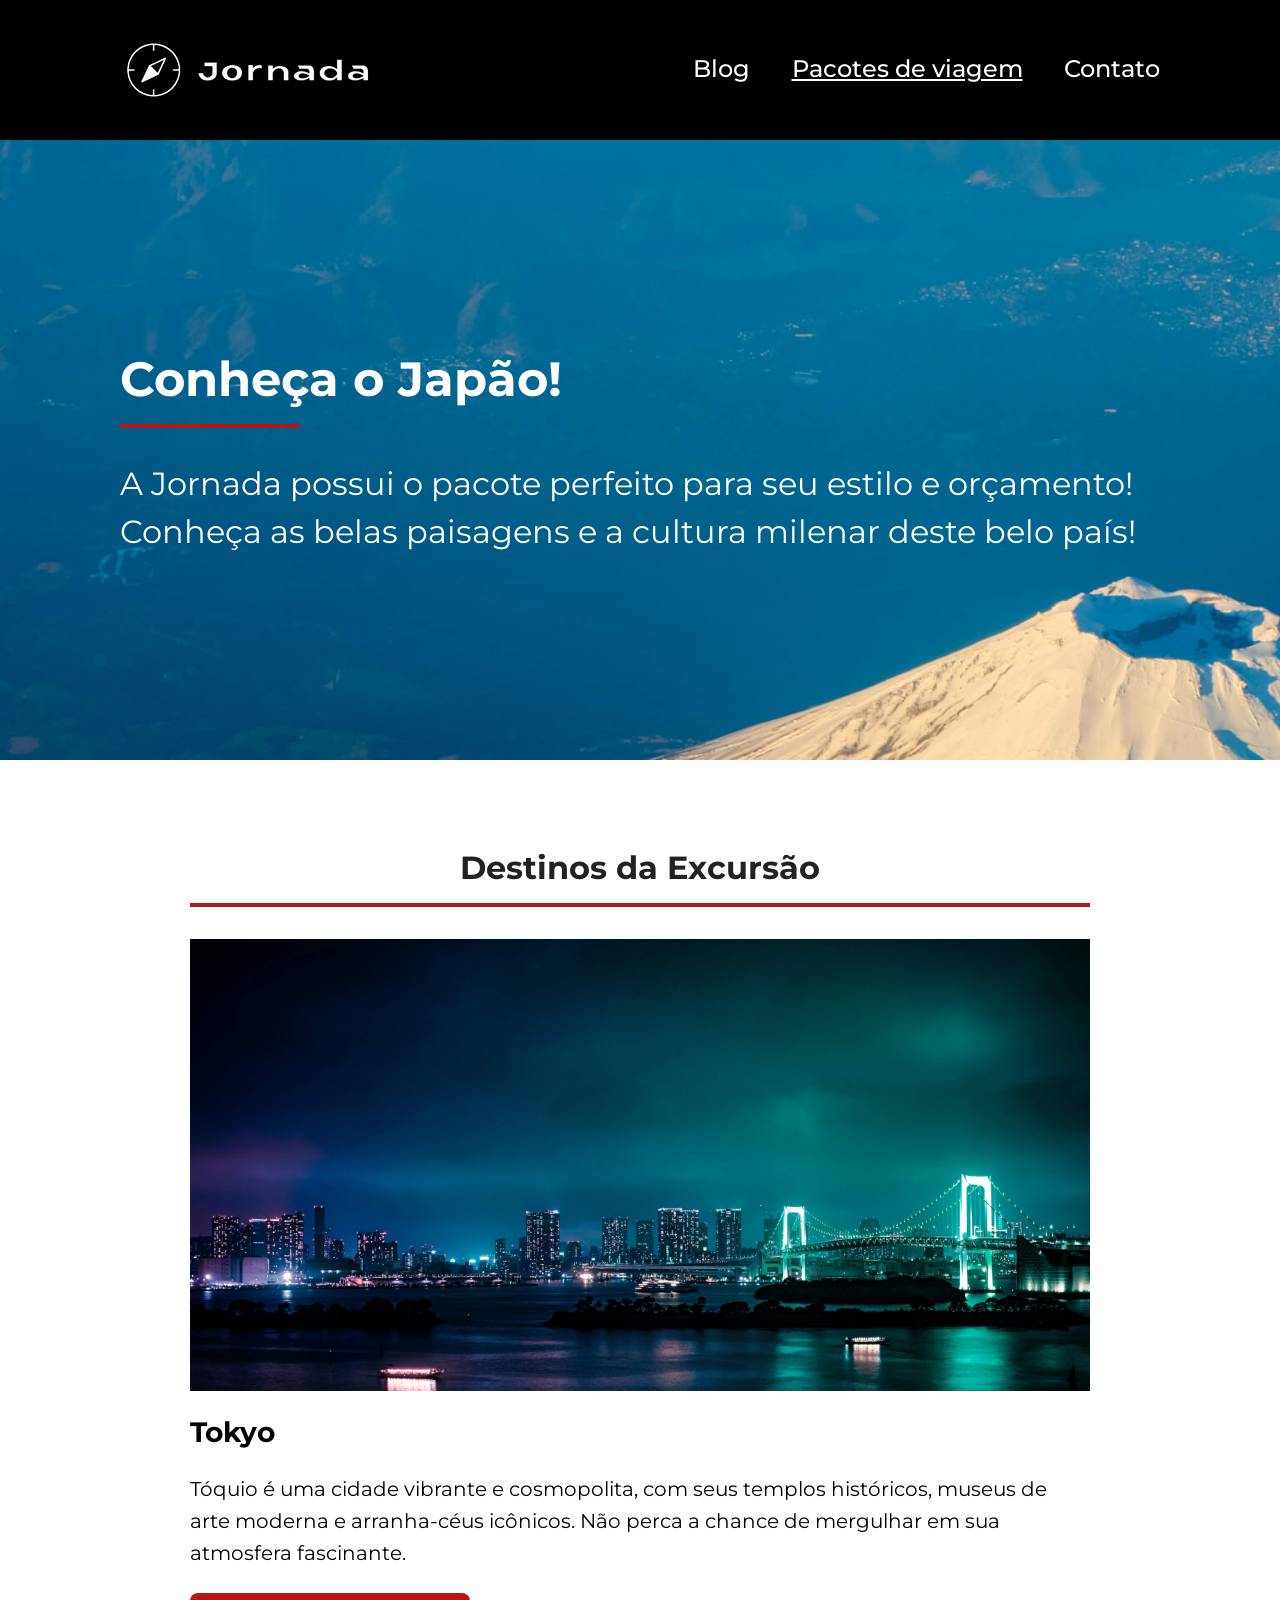
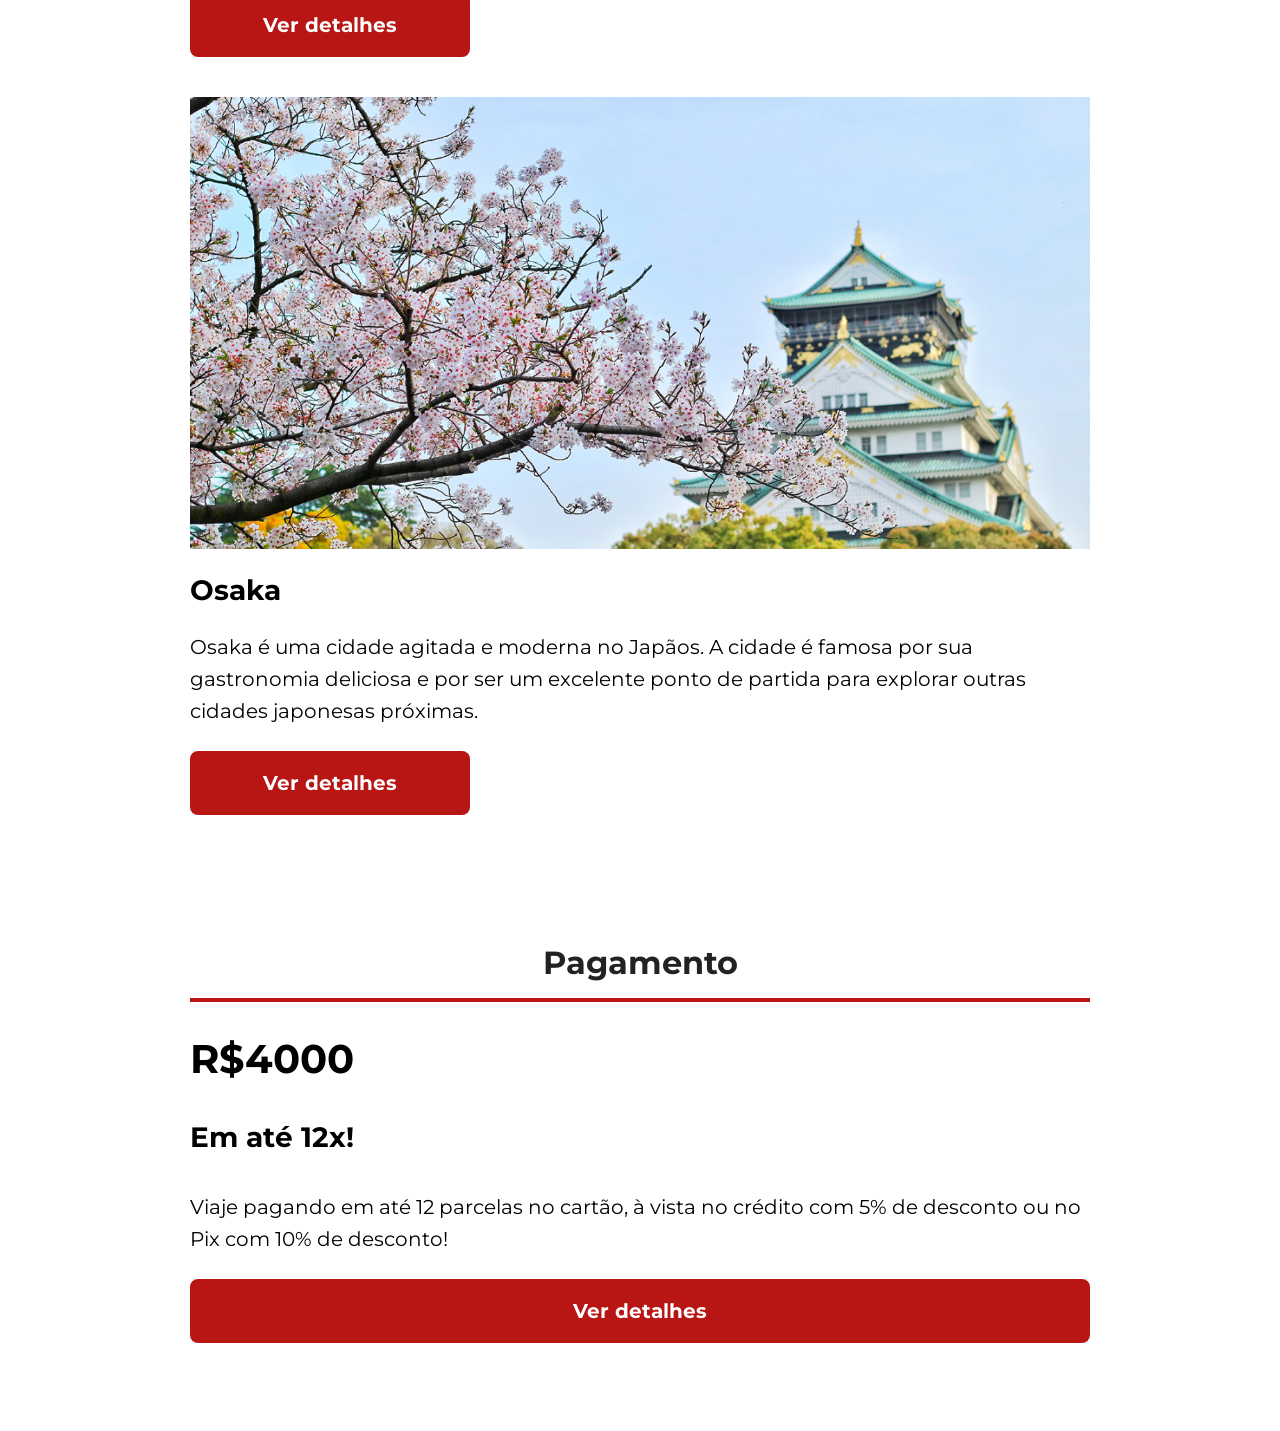
==== pacotes.html @ eb5503c4 "Conclui o html dos pagamentos e inicia o css do mesmo" ====
<!DOCTYPE html>
<html lang="pt-br">
<head>
    <meta charset="UTF-8">
    <meta name="viewport" content="width=device-width, initial-scale=1.0">
    <title>Pacotes de Viagem</title>
    <link rel="stylesheet" href="pacote-css/style.css" />
</head>
<body>
     <header class="main-header">
      <a class="logo" href="index.html" title="voltar para a página inicial">
        <img class="img-mobile" src="img/bussola-jornada-branca.png" alt="Bussola do logo Jornada Viagens na cor branca"/>
        <img class="img-desktop" src="img/bussola-texto-jornada-branco.png" alt="Logo Jornada Viagens na cor branca"/>
      </a>
      <div class="navigation-menu">
        <input type="checkbox" id="menu" hidden/>
        <label for="menu">
          <img src="img/menu.png" alt="menu"/>
        </label>
        <nav>
          <ul class="list-links">
            <li><a href="blog.html" target="_blank" title="acessar Blog">Blog</a></li>
            <li><a class="travel-package" href="pacotes.html" target="_blank" title="acessar Pacotes de viagem">Pacotes de viagem</a></li>
            <li><a href="contato.html" target="_blank" title="acessar Contato">Contato</a></li>
          </ul>
        </nav>
    </div>
    </header>

    <section class="banner-japan">
        <div class="banner-container section-package">
        <h1>Conheça o Japão!</h1>
        <hr></hr>
        <p>A Jornada possui o pacote perfeito para seu estilo e orçamento! Conheça as belas paisagens e a  cultura milenar deste belo país!</p>
        </div>
    </section>

    <section class="tour">
      <div class="section-title">
        <h2>Destinos da Excursão</h2>
        <hr></hr>
      </div>
      <div class="destination-items">
        <article class="item">
            <header>
            <div class="img-item tokyo"></div>
            <h3 class="content-title">Tokyo</h3>
            </header>
            <p class="content-text">Tóquio é uma cidade vibrante e cosmopolita, com seus templos históricos, museus de arte moderna e arranha-céus icônicos. Não perca a chance de mergulhar em sua atmosfera fascinante.</p>
            <footer>
              <a href="#" class="button button--text" target="_blank" title="Veja mais detalhes do destino Tóquio">Ver detalhes</a>
            </footer>  
        </article>

        <article class="item">
            <header>
            <div class="img-item osaka"></div>
            <h3 class="content-title">Osaka</h3>
            </header>
            <p class="content-text">Osaka é uma cidade agitada e moderna no Japãos. A cidade é famosa por sua gastronomia deliciosa e por ser um excelente ponto de partida para explorar outras cidades japonesas próximas.</p>
            <footer>
              <a href="#" class="button button--text" target="_blank" title="Veja mais detalhes do destino Osaka">Ver detalhes</a>
            </footer>  
        </article>
      </div>
    </section>

    <section class="payments-package">
      <div class="section-title">
        <h2>Pagamento</h2>
        <hr></hr>
      </div>

      <div>
      <h3 class="content-title">R$4000</h3>
      <h4 class="content-subtitle">Em até 12x!</h4>
      <p class="content-text">Viaje pagando em até 12 parcelas no cartão, à vista no crédito com 5% de desconto ou no Pix com 10% de desconto! </p>
      <footer>
        <a href="#" class="button button--text" target="_blank" title="Detalhes da forma de pagamento">Ver detalhes</a>
      </footer>  
      </div>

      <div class="image-content">
        <div class="image first"></div>
        <div class="image second"></div>
        <div class="image third colspan-2"></div>
      </div>
      </div>
    </section>

</body>
</html>
---- pacote-css/style.css ----
@import url(../css/global.css);
@import url(../css/header.css);
@import url(banner.css);
@import url(../css/destinations.css);
@import url(../pacote-css/payment.css);
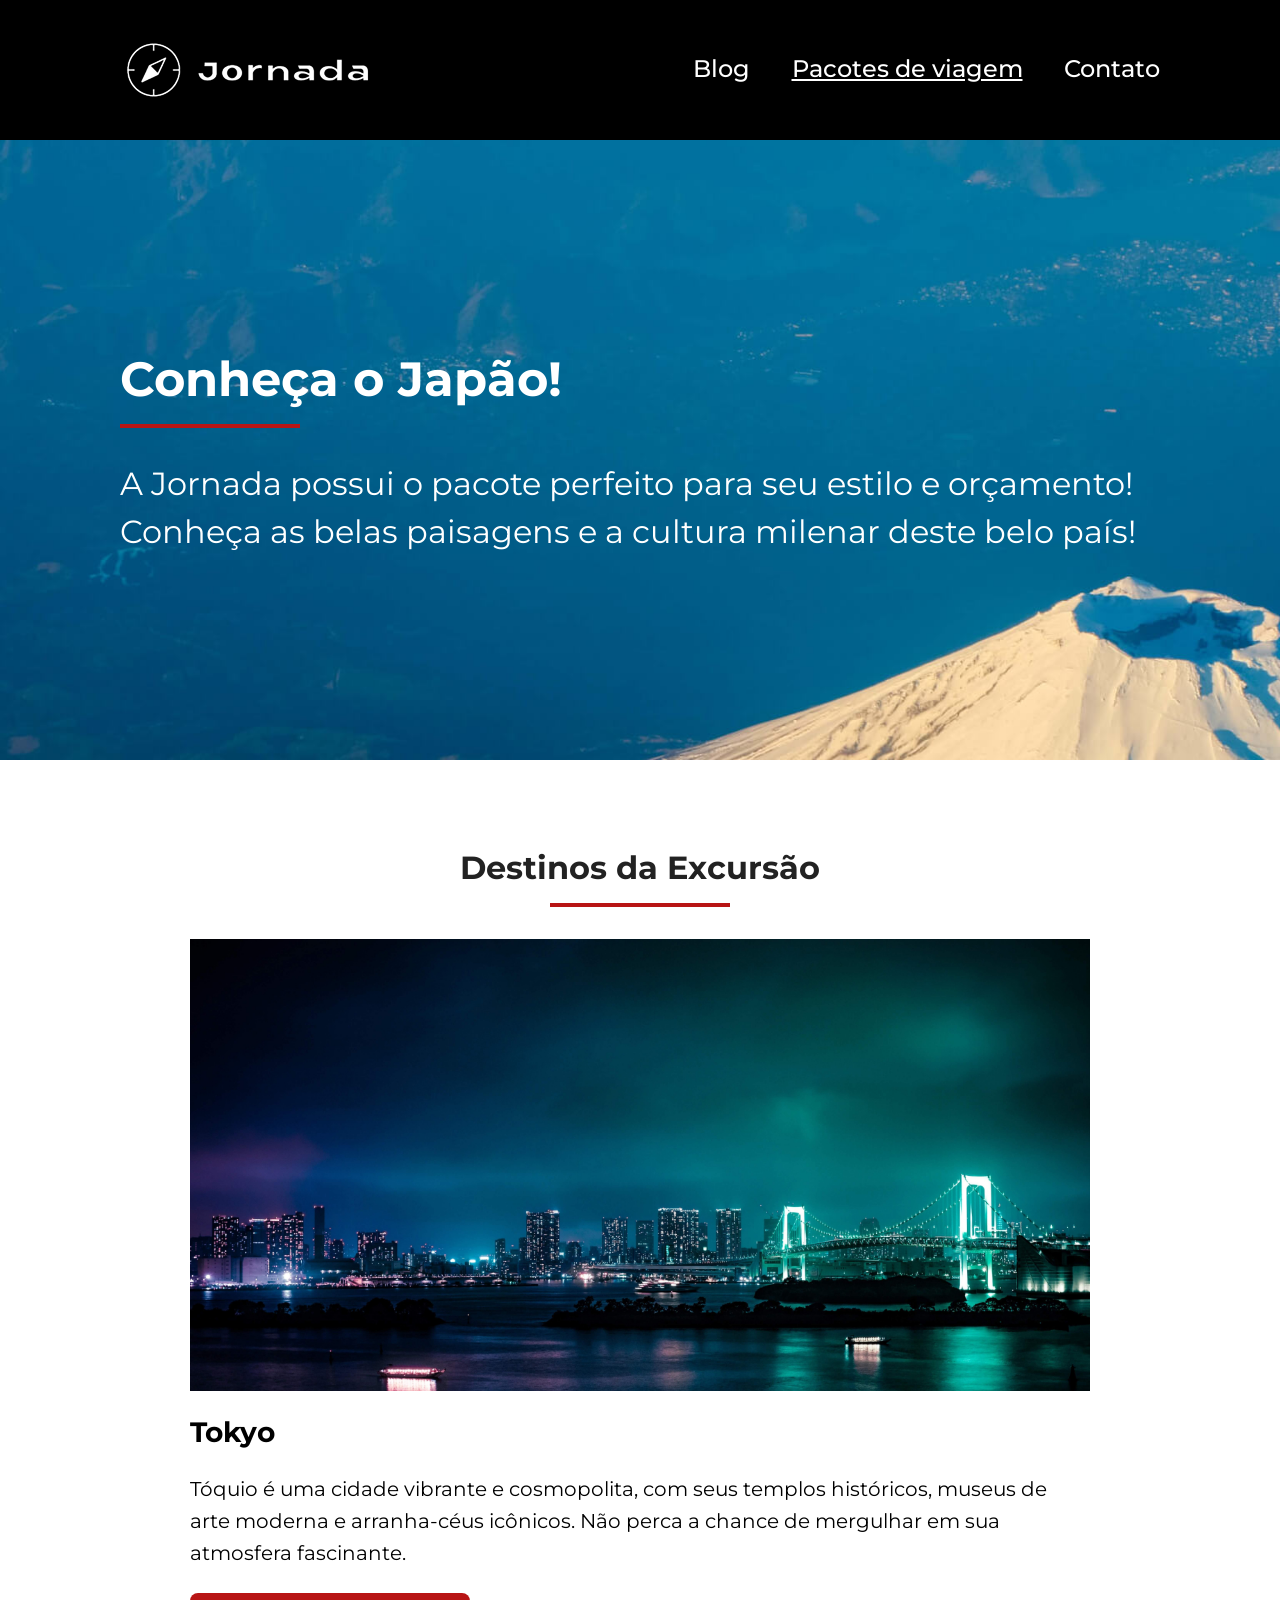
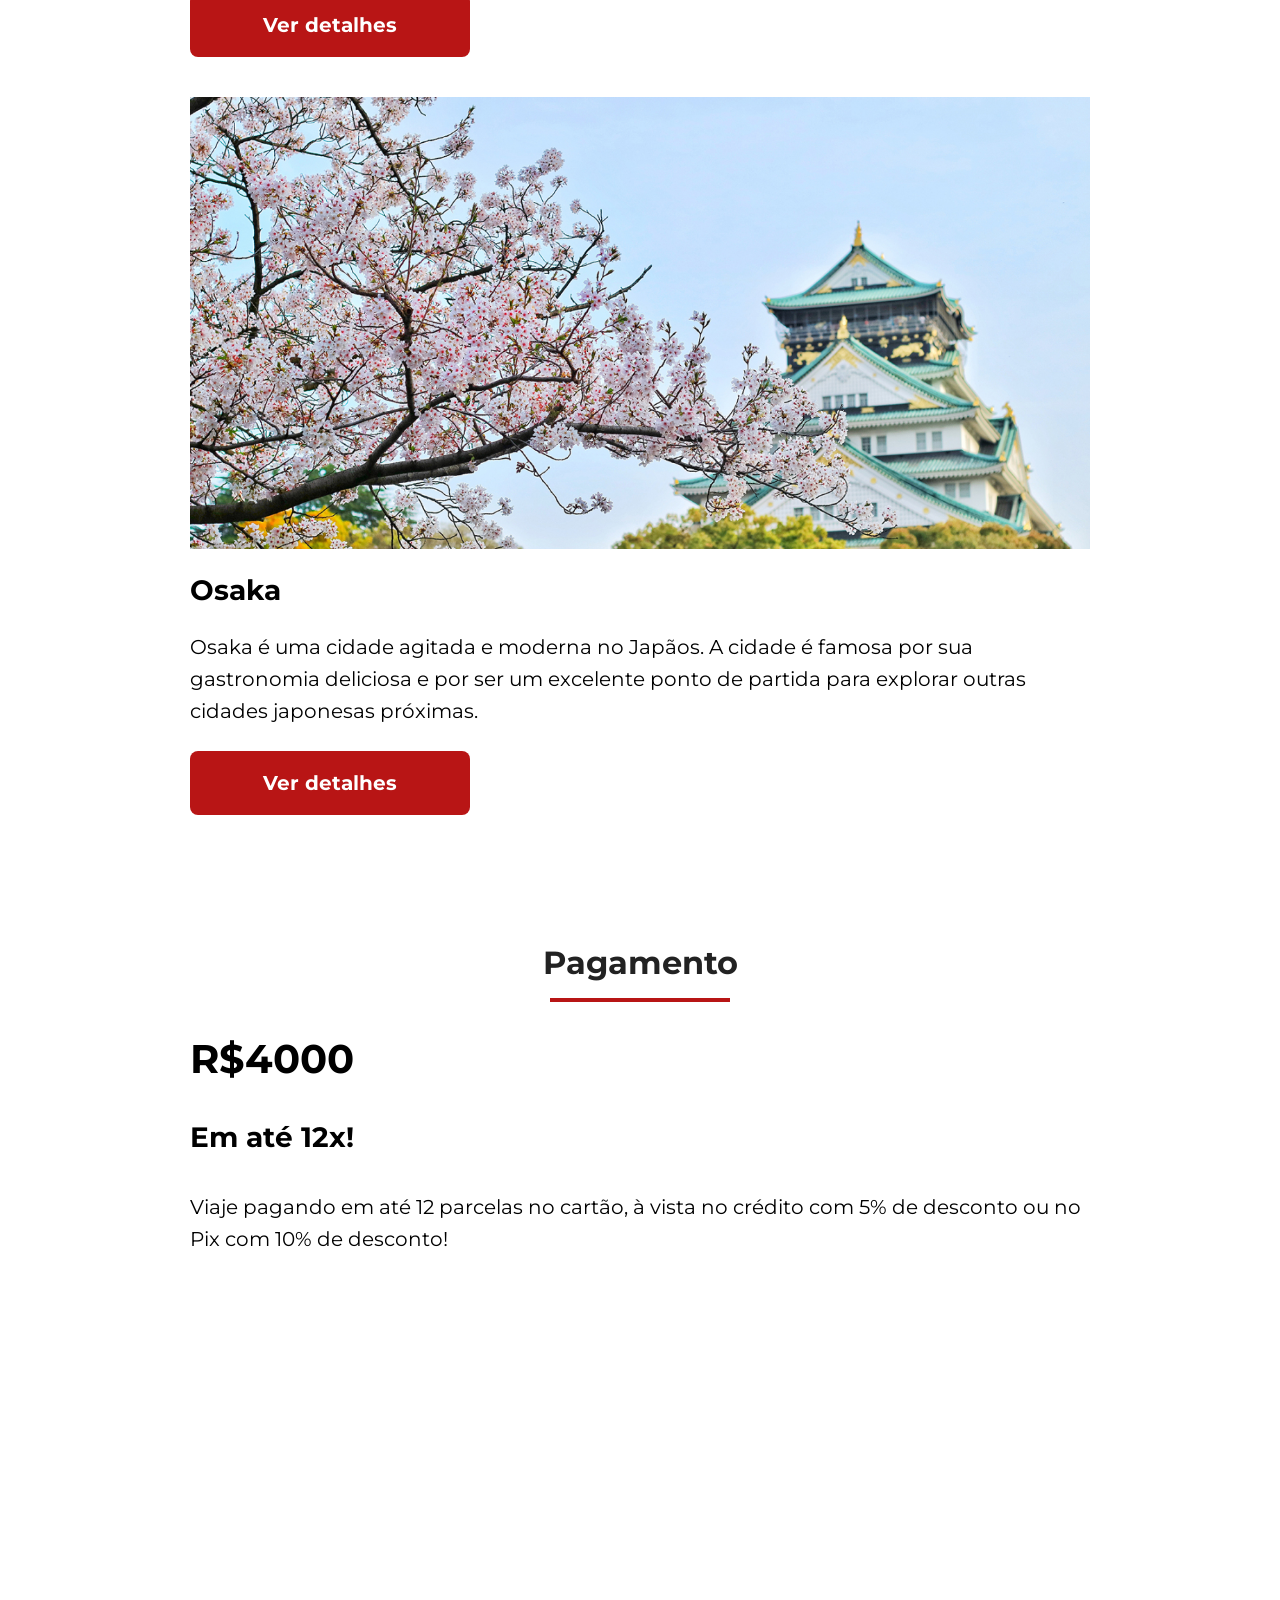
==== commit 64f7c90e: "Conclui a secao de pagamento" ====
--- a/pacotes.html
+++ b/pacotes.html
@@ -71,20 +71,23 @@
         <hr></hr>
       </div>
 
-      <div>
-      <h3 class="content-title">R$4000</h3>
-      <h4 class="content-subtitle">Em até 12x!</h4>
-      <p class="content-text">Viaje pagando em até 12 parcelas no cartão, à vista no crédito com 5% de desconto ou no Pix com 10% de desconto! </p>
-      <footer>
+      <div class="content-container">
+
+        <div class="payment-content">
+        <h3 class="content-title">R$4000</h3>
+        <h4 class="content-subtitle">Em até 12x!</h4>
+        <p class="content-text">Viaje pagando em até 12 parcelas no cartão, à vista no crédito com 5% de desconto ou no Pix com 10% de desconto! </p>
+        <footer>
         <a href="#" class="button button--text" target="_blank" title="Detalhes da forma de pagamento">Ver detalhes</a>
-      </footer>  
-      </div>
+        </footer>
+        </div>  
+      
 
-      <div class="image-content">
-        <div class="image first"></div>
-        <div class="image second"></div>
-        <div class="image third colspan-2"></div>
-      </div>
+        <div class="image-content">
+          <div class="image first"></div>
+          <div class="image second"></div>
+          <div class="image third colspan-2"></div>
+        </div>
       </div>
     </section>
 
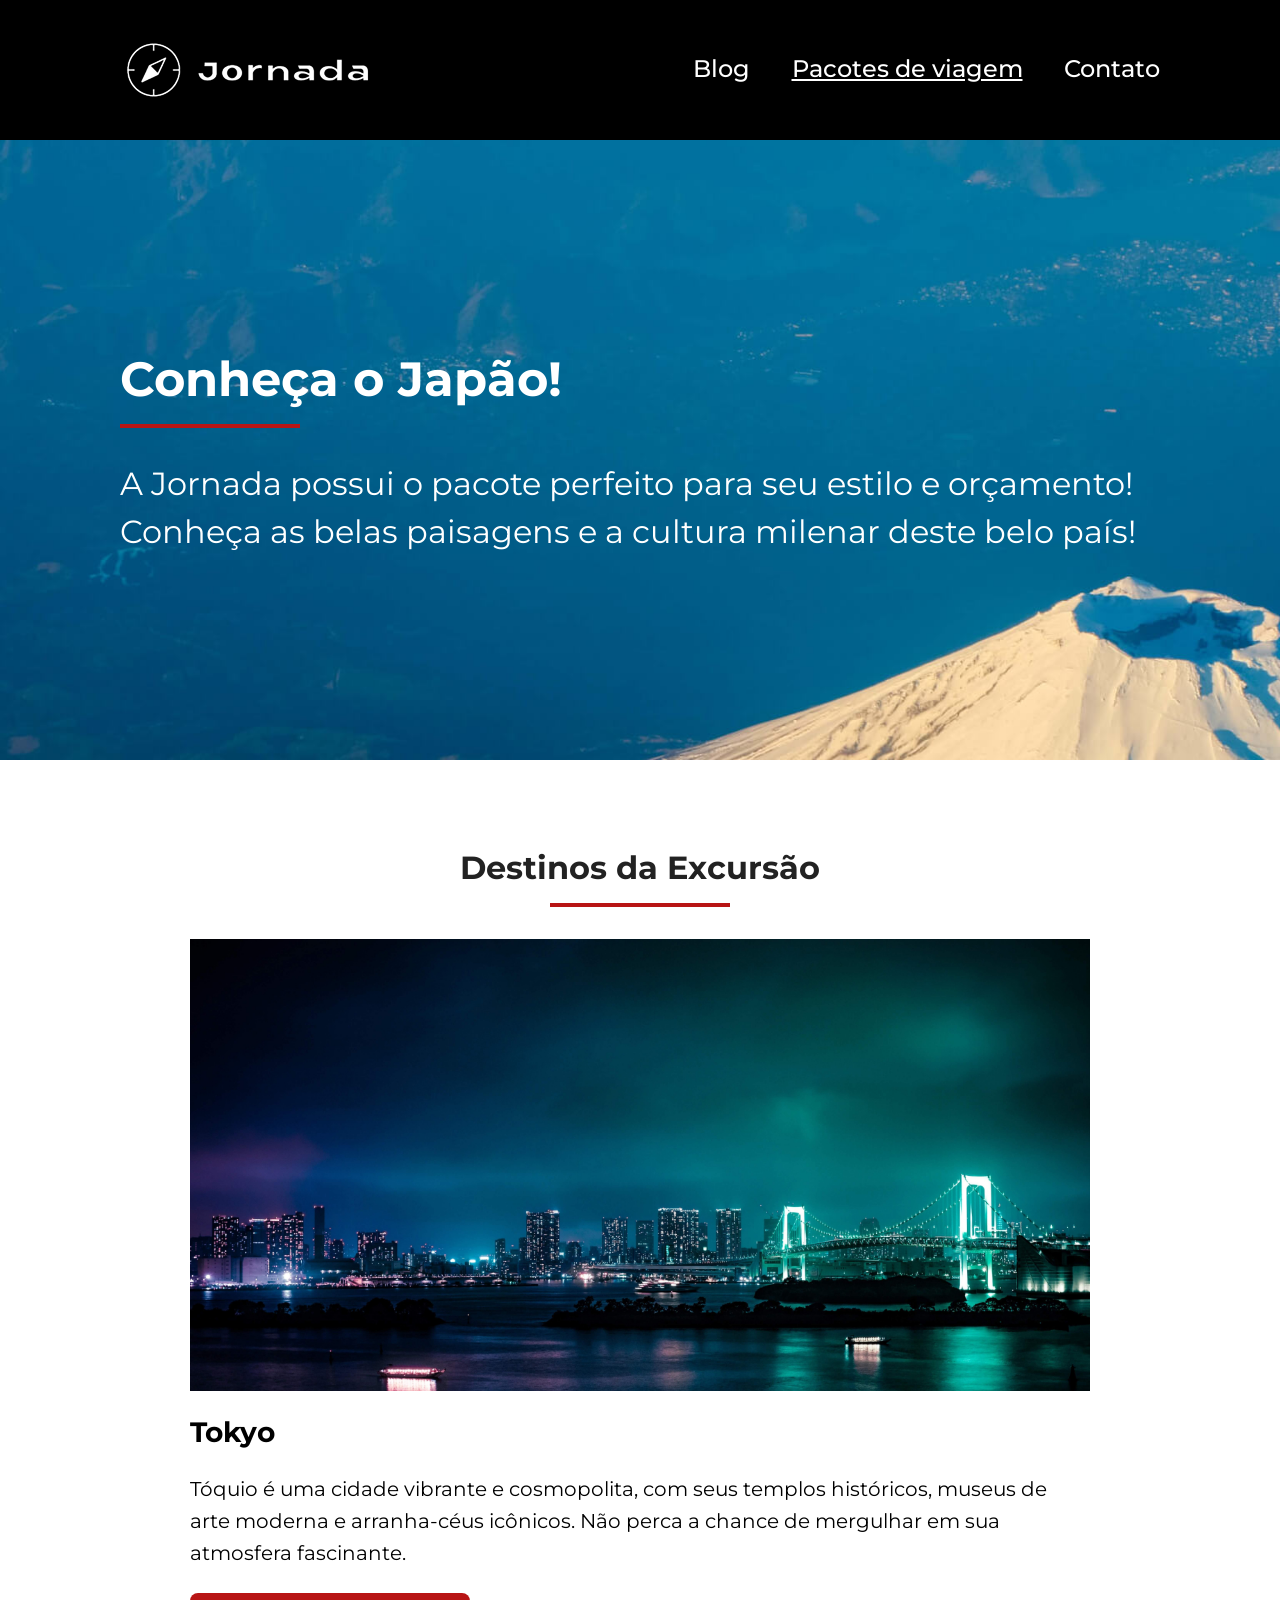
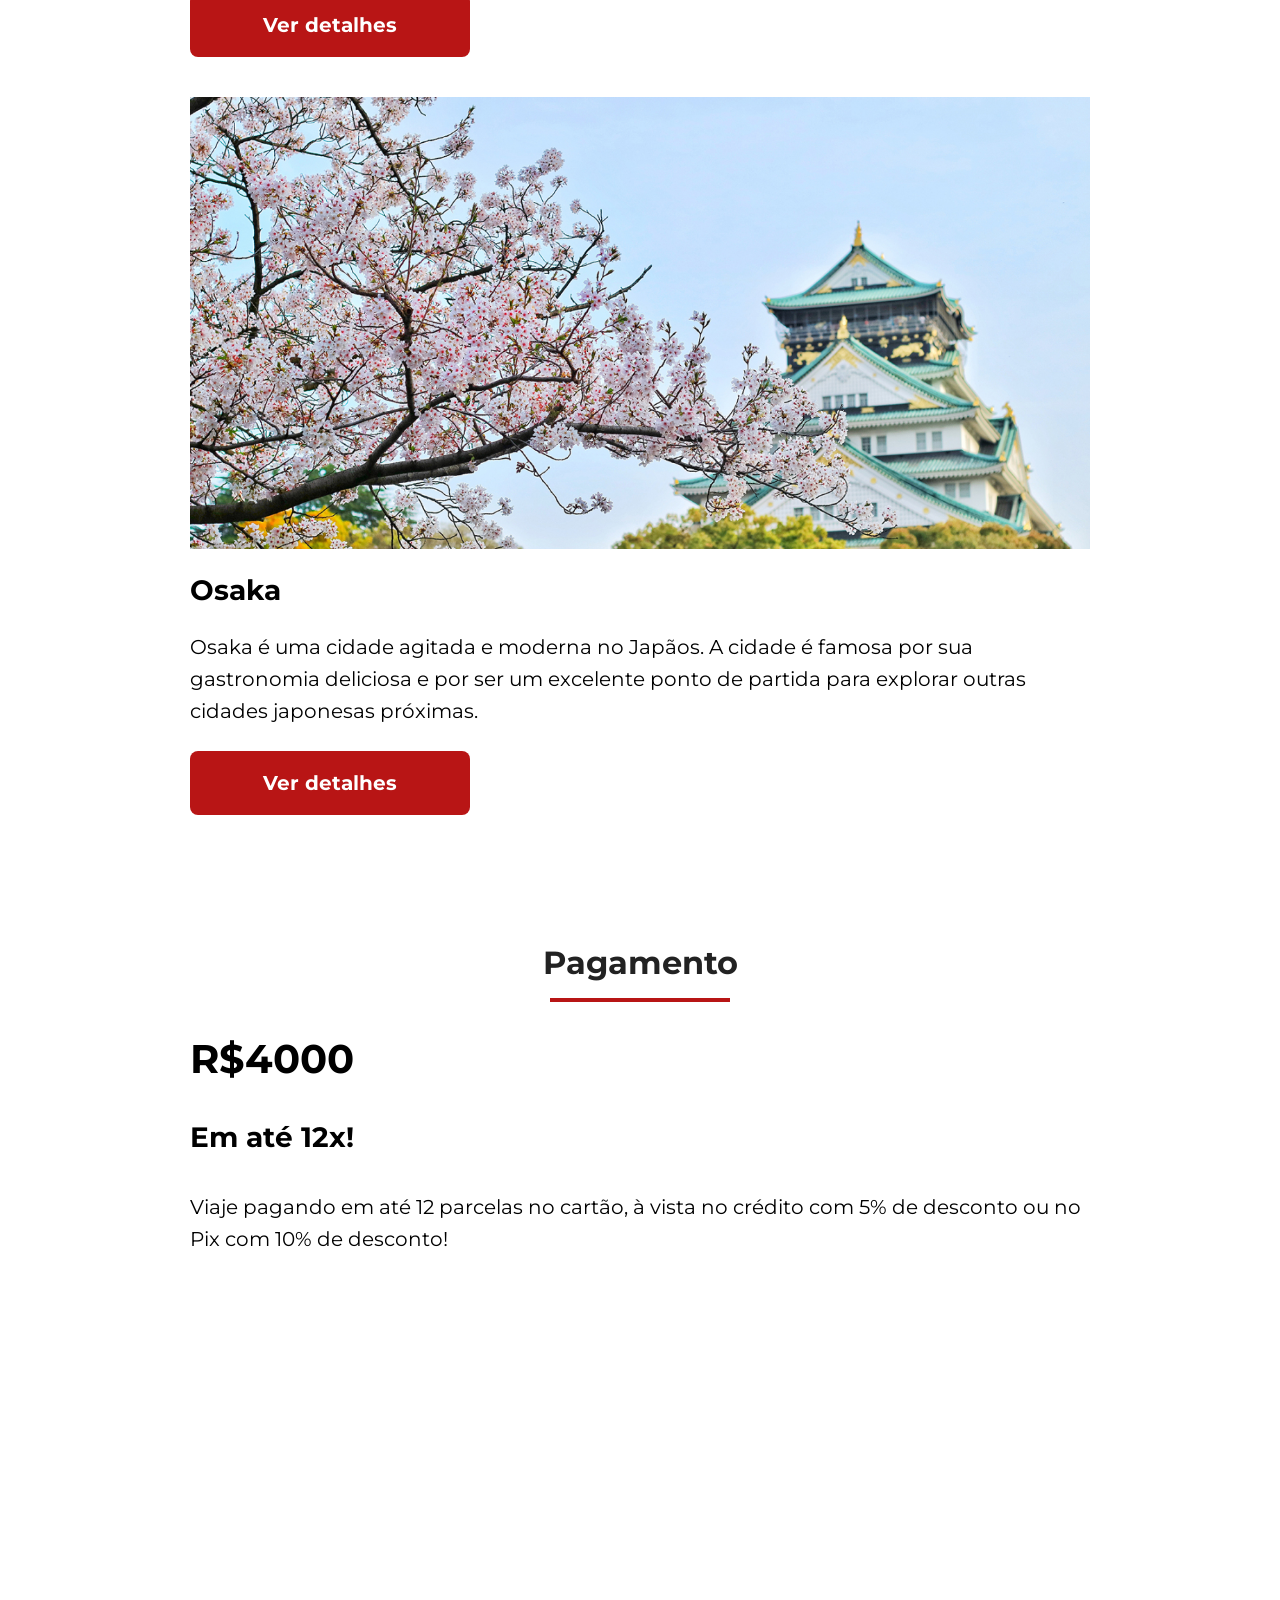
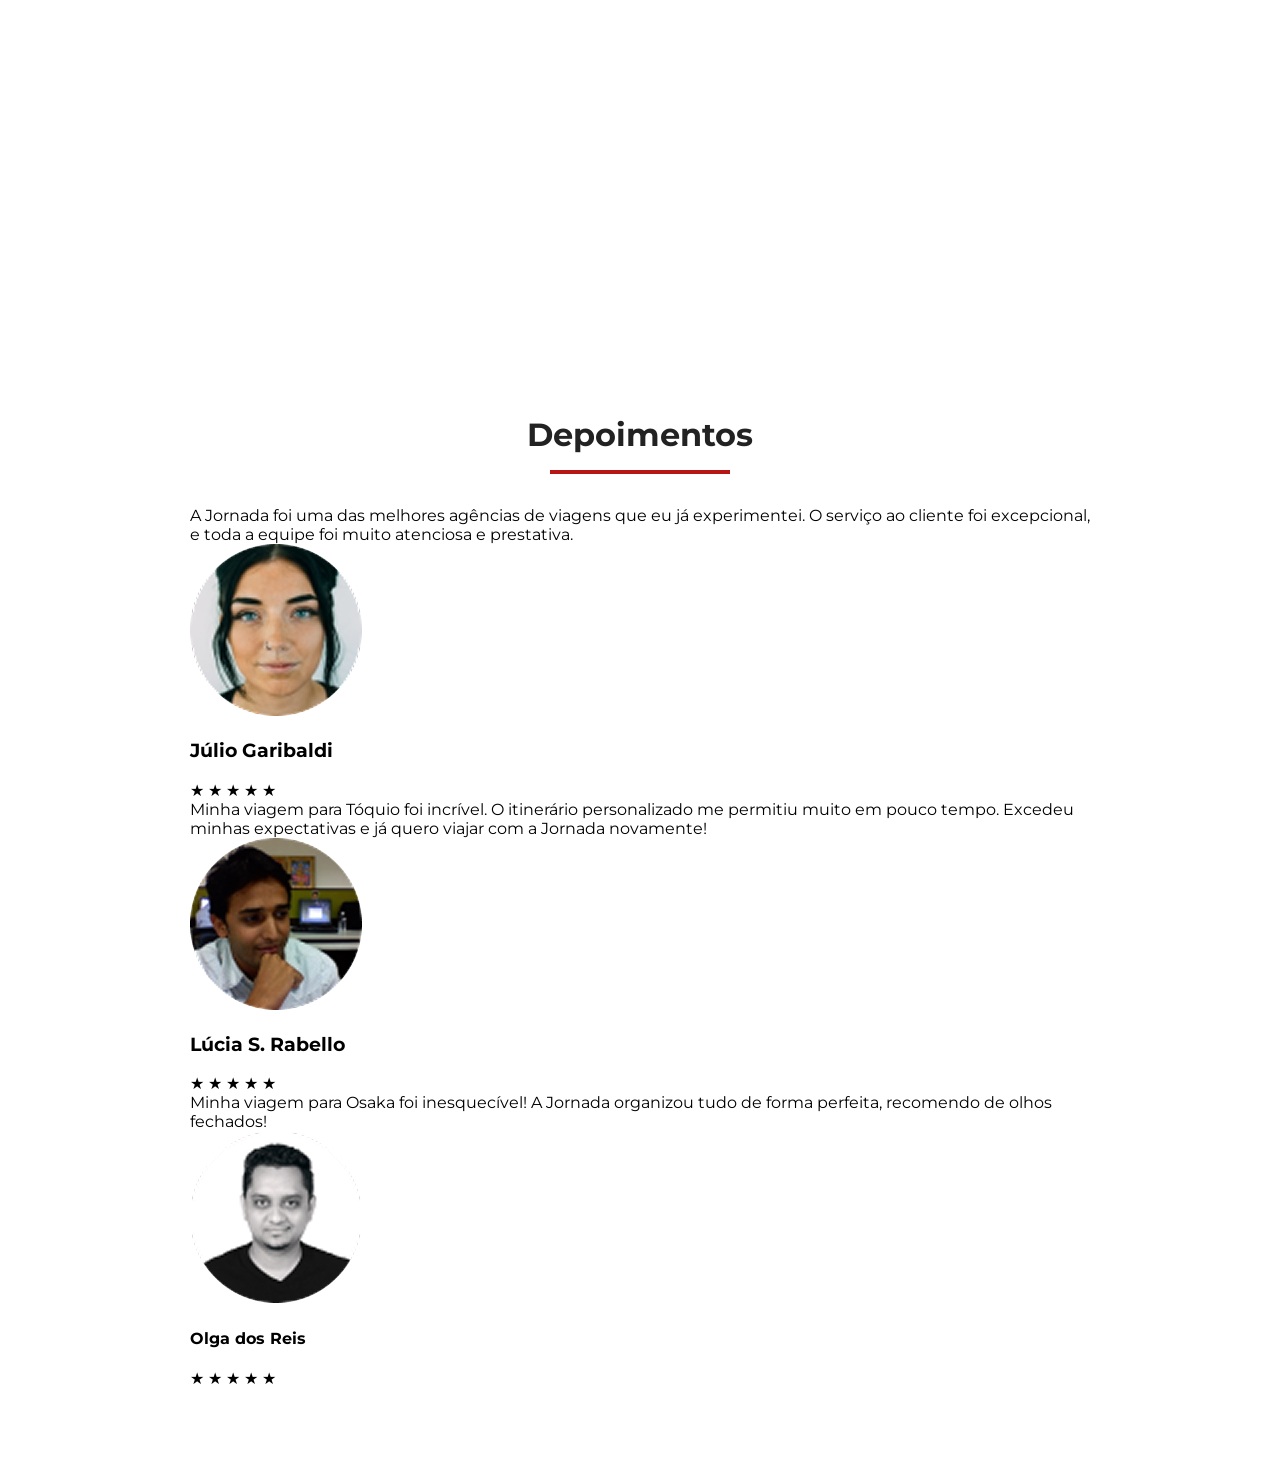
==== commit dcc3b594: "Comeca o html dos depoimentos" ====
--- a/pacotes.html
+++ b/pacotes.html
@@ -91,5 +91,72 @@
       </div>
     </section>
 
+    <section class="textimonials-package">
+      <div class="section-title">
+        <h2>Depoimentos</h2>
+        <hr></hr>
+      </div>
+
+      <div class="testimonial-container">
+        <article>
+          <header>
+            <p>A Jornada foi uma das melhores agências de viagens que eu já experimentei. O serviço ao cliente foi excepcional, e toda a equipe foi muito atenciosa e prestativa.</p>
+          </header>
+          <footer>
+            <img src="img/avatar-talita.jpg" alt="imagem de perfil da cliente Talita Villas Boas">
+            <div class="profile-content">
+            <h3>Júlio Garibaldi</h3>
+              <div class="rating">
+                <span class="star">★</span>
+                <span class="star">★</span>
+                <span class="star">★</span>
+                <span class="star">★</span>
+                <span class="star">★</span>
+              </div>
+            </div>
+          </footer>
+        </article>
+                        
+        <article>
+          <header>
+            <p>Minha viagem para Tóquio foi incrível. O itinerário personalizado me permitiu muito em pouco tempo. Excedeu minhas expectativas e já quero viajar com a Jornada novamente!</p>
+          </header>
+          <footer>
+            <img src="img/avatar-amari.jpg" alt="imagem de perfil da cliente Amari Salin">
+            <div class="profile-content">
+              <h3>Lúcia S. Rabello</h3>
+              <div class="rating">
+                <span class="star">★</span>
+                <span class="star">★</span>
+                <span class="star">★</span>
+                <span class="star">★</span>
+                <span class="star">★</span>
+              </div>
+            </div>
+          </footer>
+        </article>
+      
+        <article>
+          <header>
+            <p>Minha viagem para Osaka foi inesquecível! A Jornada organizou tudo de forma perfeita, recomendo de olhos fechados!</p>
+          </header>
+          <footer>
+            <img src="img/avatar-lauro.jpg" alt="imagem de perfil da cliente Lauro B. Matos">
+            <div class="profile-content">
+              <h4>Olga dos Reis</h4>
+              <div class="rating">
+                <span class="star">★</span>
+                <span class="star">★</span>
+                <span class="star">★</span>
+                <span class="star">★</span>
+                <span class="star">★</span>
+              </div>
+            </div>
+          </footer>
+        </article>
+      </div>  
+
+    </section>
+
 </body>
 </html>
--- a/pacote-css/style.css
+++ b/pacote-css/style.css
@@ -2,4 +2,5 @@
 @import url(../css/header.css);
 @import url(banner.css);
 @import url(../css/destinations.css);
-@import url(../pacote-css/payment.css);+@import url(../pacote-css/payment.css);
+@import url(../pacote-css/testimonials.css);
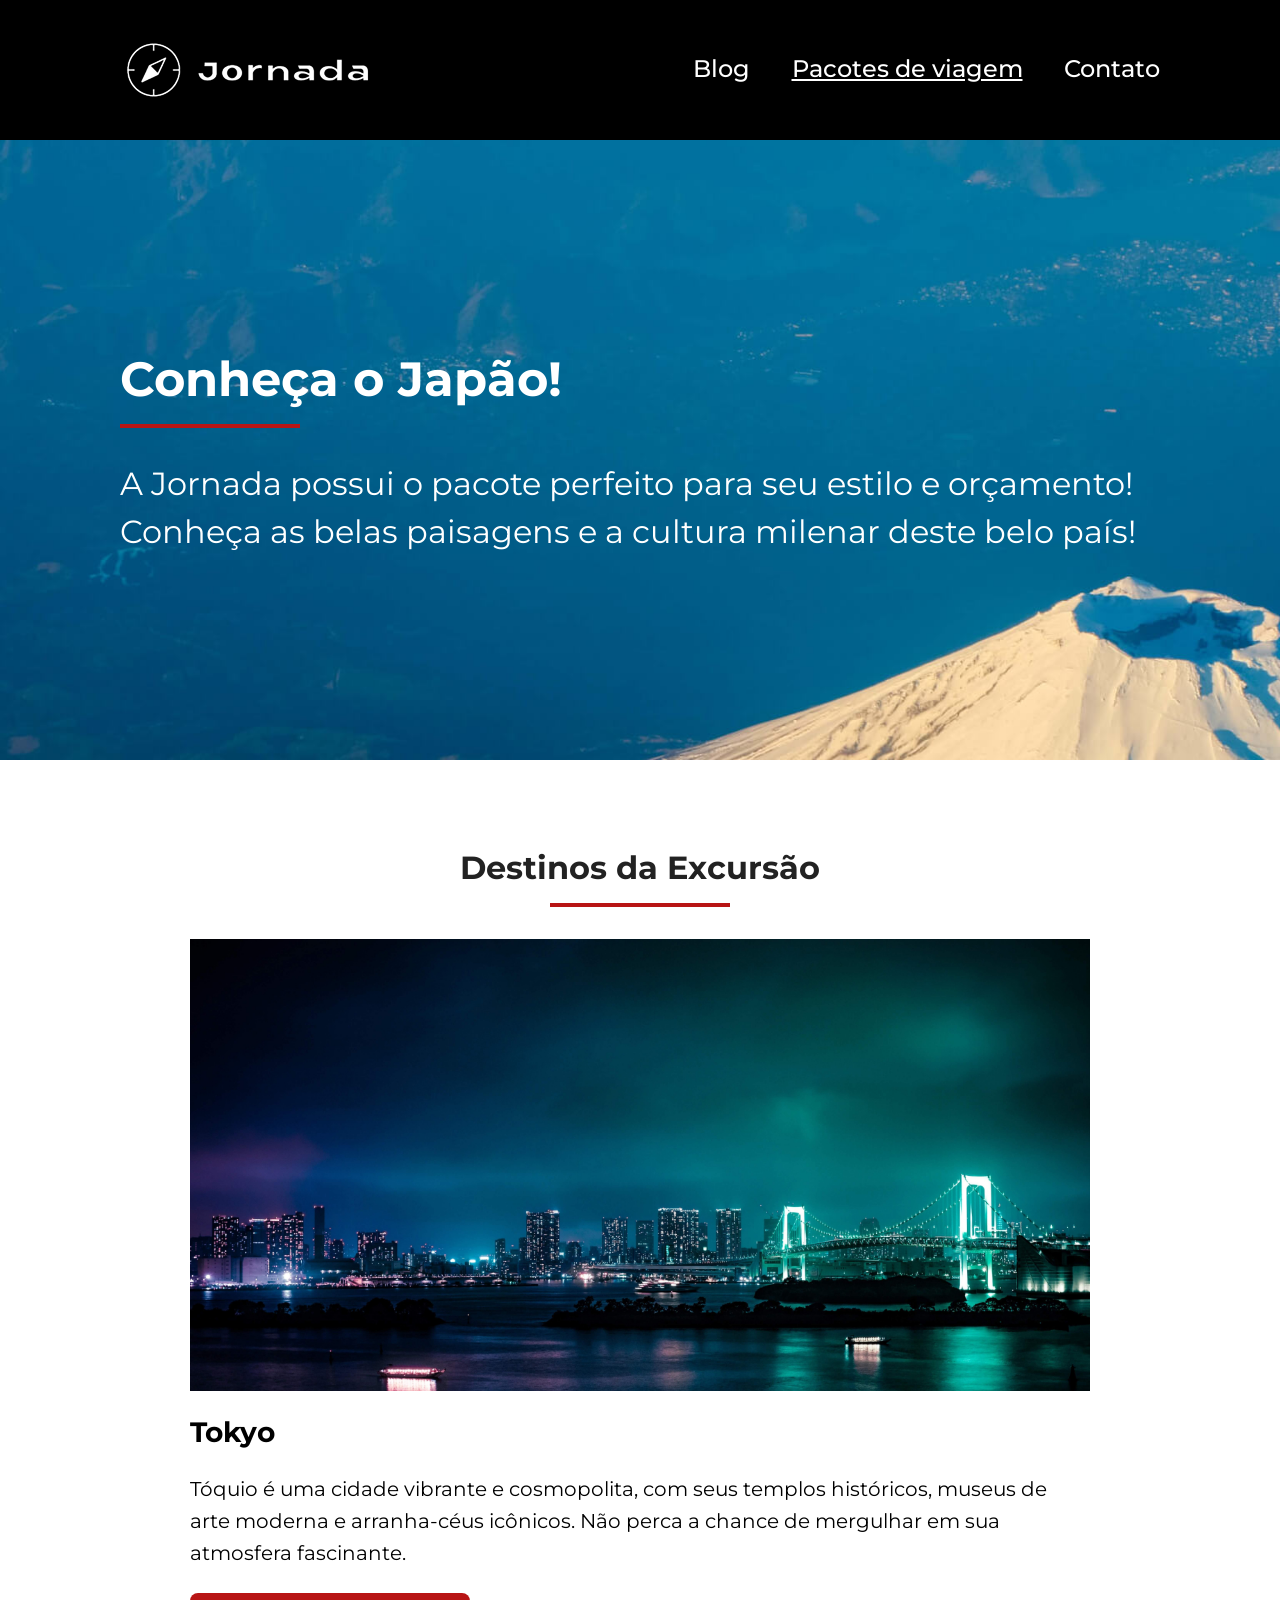
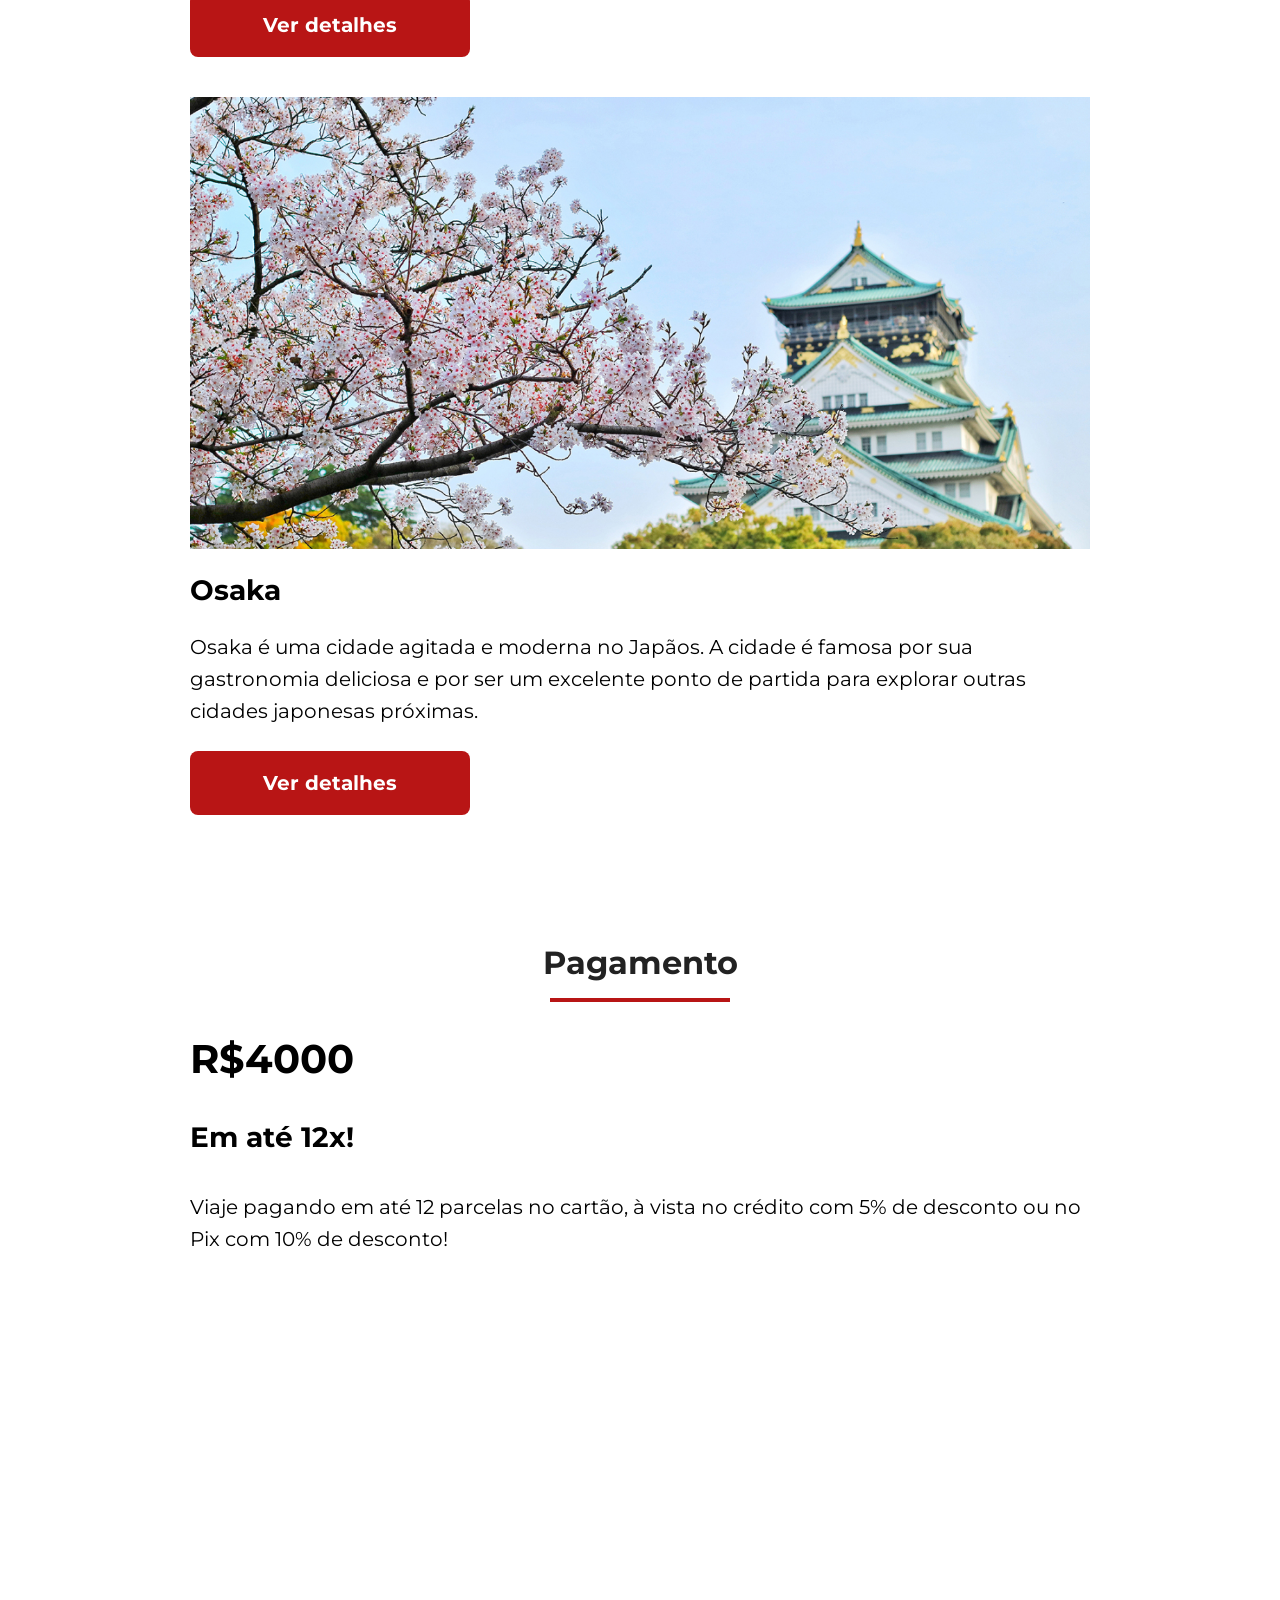
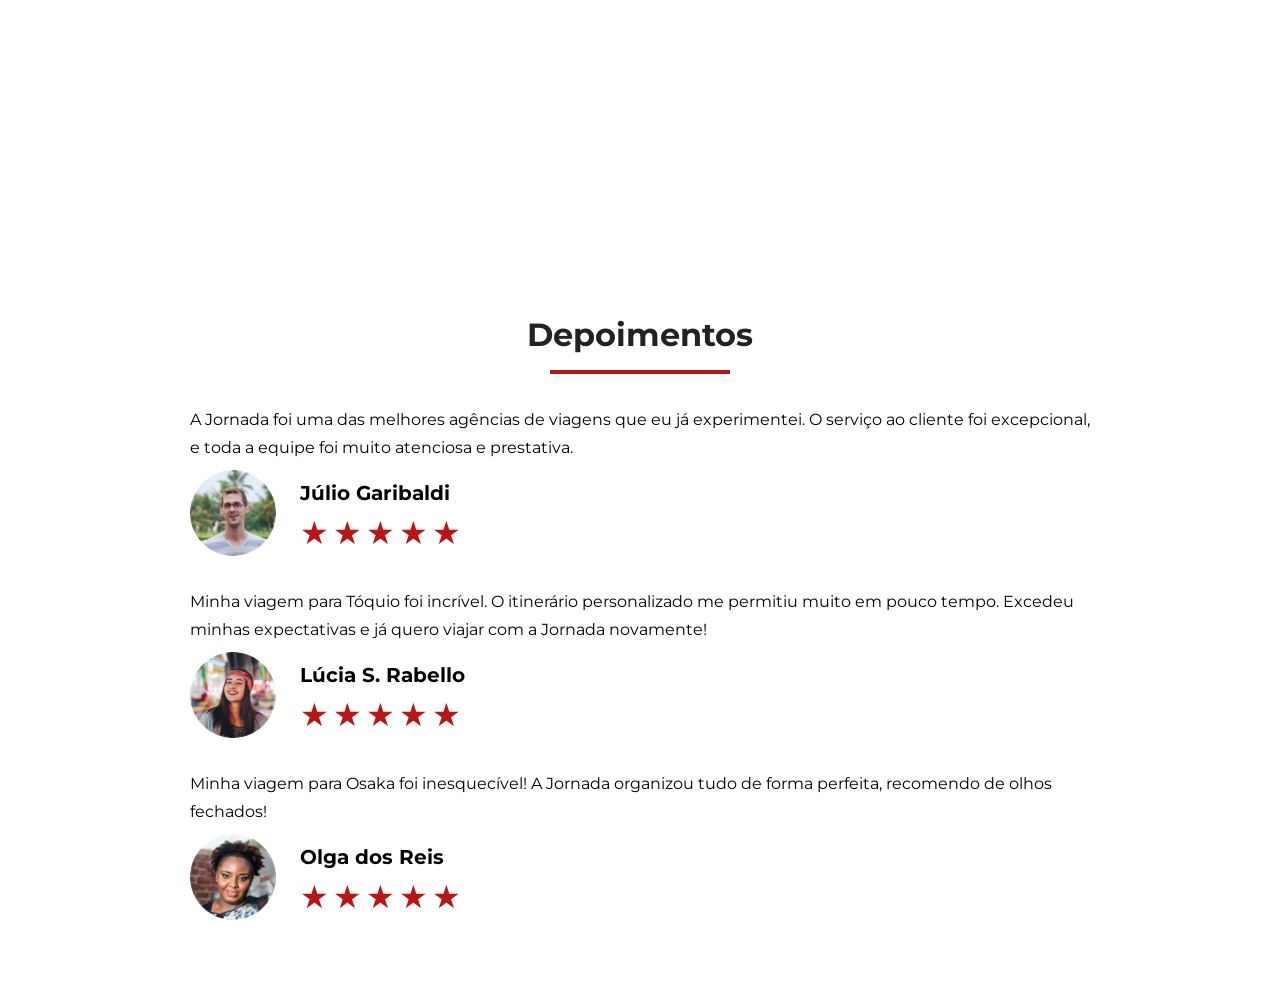
==== commit db58d2a2: "Adiciona estilo os depoimentos" ====
--- a/pacotes.html
+++ b/pacotes.html
@@ -103,7 +103,7 @@
             <p>A Jornada foi uma das melhores agências de viagens que eu já experimentei. O serviço ao cliente foi excepcional, e toda a equipe foi muito atenciosa e prestativa.</p>
           </header>
           <footer>
-            <img src="img/avatar-talita.jpg" alt="imagem de perfil da cliente Talita Villas Boas">
+            <img src="pacotes-img/avatar-julio.jpg" alt="imagem de perfil da cliente Júlio Garibaldi">
             <div class="profile-content">
             <h3>Júlio Garibaldi</h3>
               <div class="rating">
@@ -122,7 +122,7 @@
             <p>Minha viagem para Tóquio foi incrível. O itinerário personalizado me permitiu muito em pouco tempo. Excedeu minhas expectativas e já quero viajar com a Jornada novamente!</p>
           </header>
           <footer>
-            <img src="img/avatar-amari.jpg" alt="imagem de perfil da cliente Amari Salin">
+            <img src="pacotes-img/avatar-lucia.jpg" alt="imagem de perfil da cliente Lúcia S. Rabello">
             <div class="profile-content">
               <h3>Lúcia S. Rabello</h3>
               <div class="rating">
@@ -141,9 +141,9 @@
             <p>Minha viagem para Osaka foi inesquecível! A Jornada organizou tudo de forma perfeita, recomendo de olhos fechados!</p>
           </header>
           <footer>
-            <img src="img/avatar-lauro.jpg" alt="imagem de perfil da cliente Lauro B. Matos">
+            <img src="pacotes-img/avatar-olga.jpg" alt="imagem de perfil da cliente Olga dos Reis">
             <div class="profile-content">
-              <h4>Olga dos Reis</h4>
+              <h3>Olga dos Reis</h3>
               <div class="rating">
                 <span class="star">★</span>
                 <span class="star">★</span>
--- a/pacote-css/style.css
+++ b/pacote-css/style.css
@@ -3,4 +3,4 @@
 @import url(banner.css);
 @import url(../css/destinations.css);
 @import url(../pacote-css/payment.css);
-@import url(../pacote-css/testimonials.css);+@import url(../css/testimonials.css);
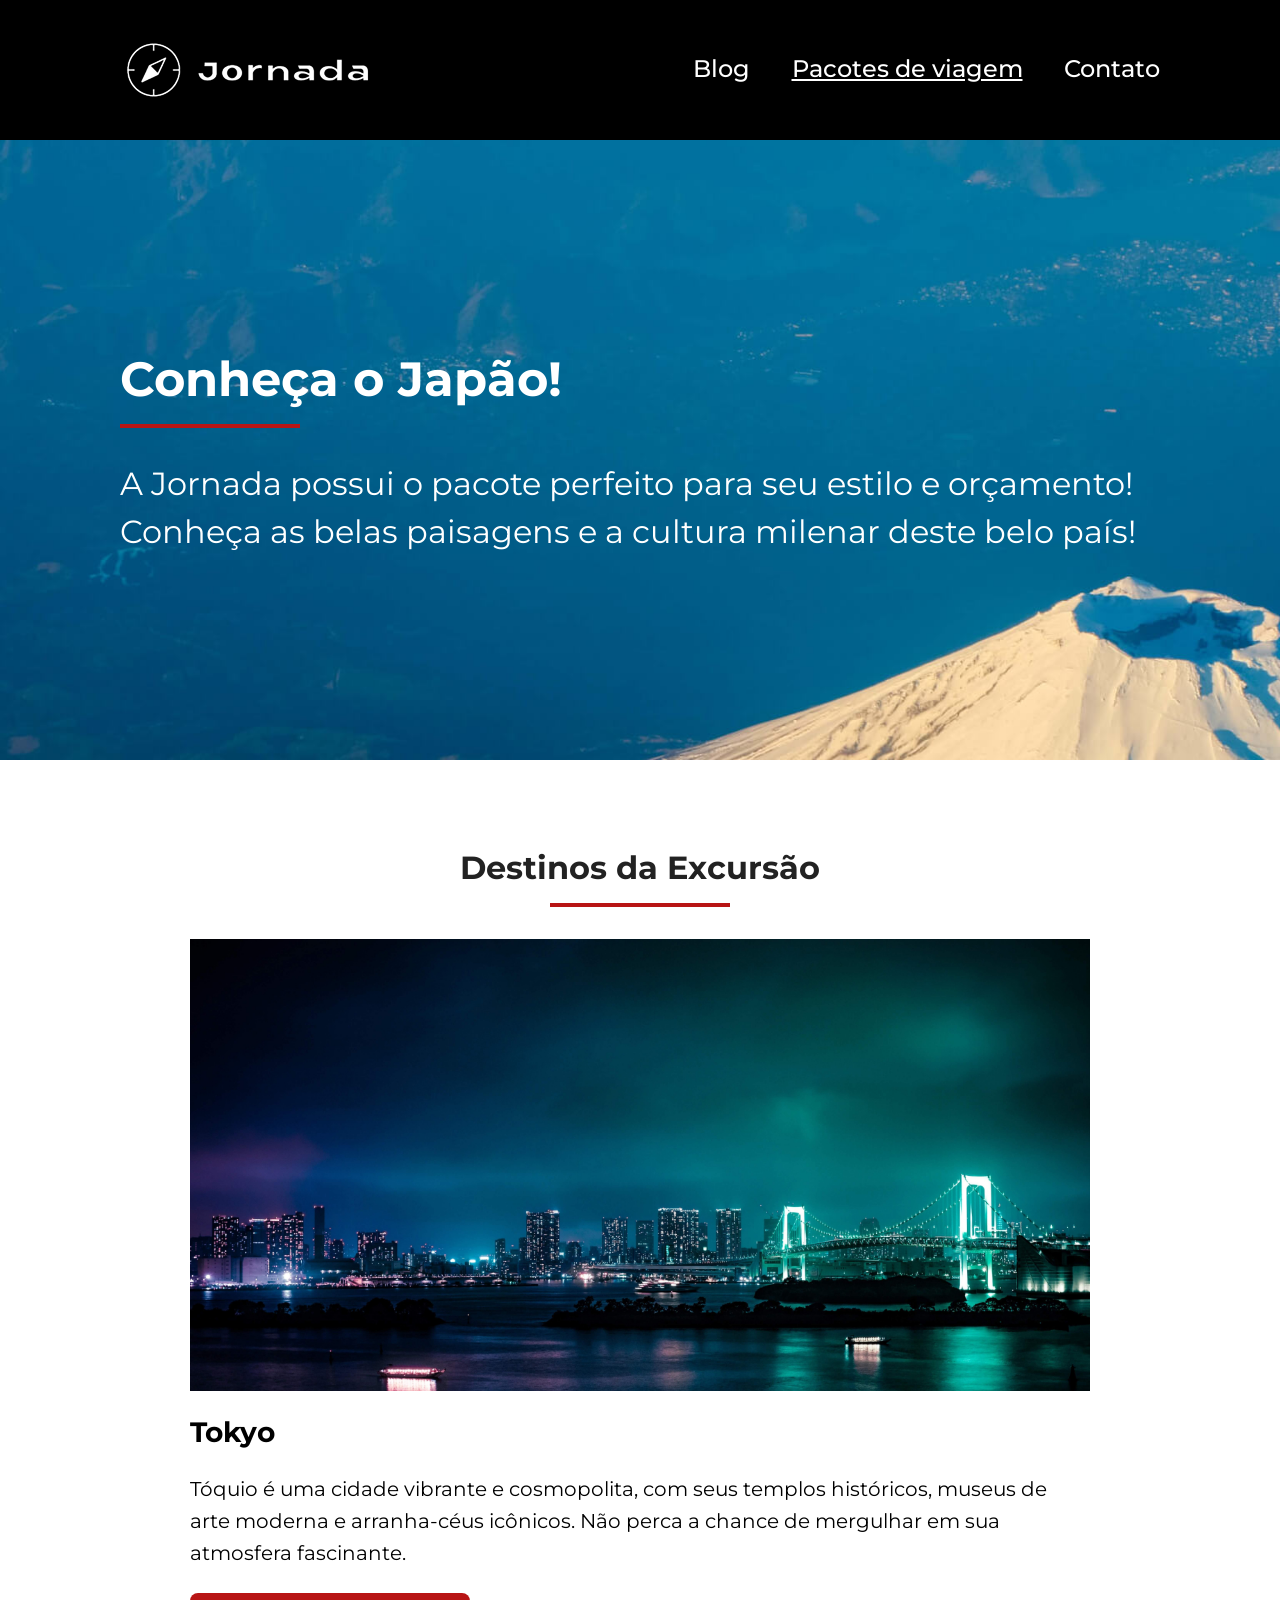
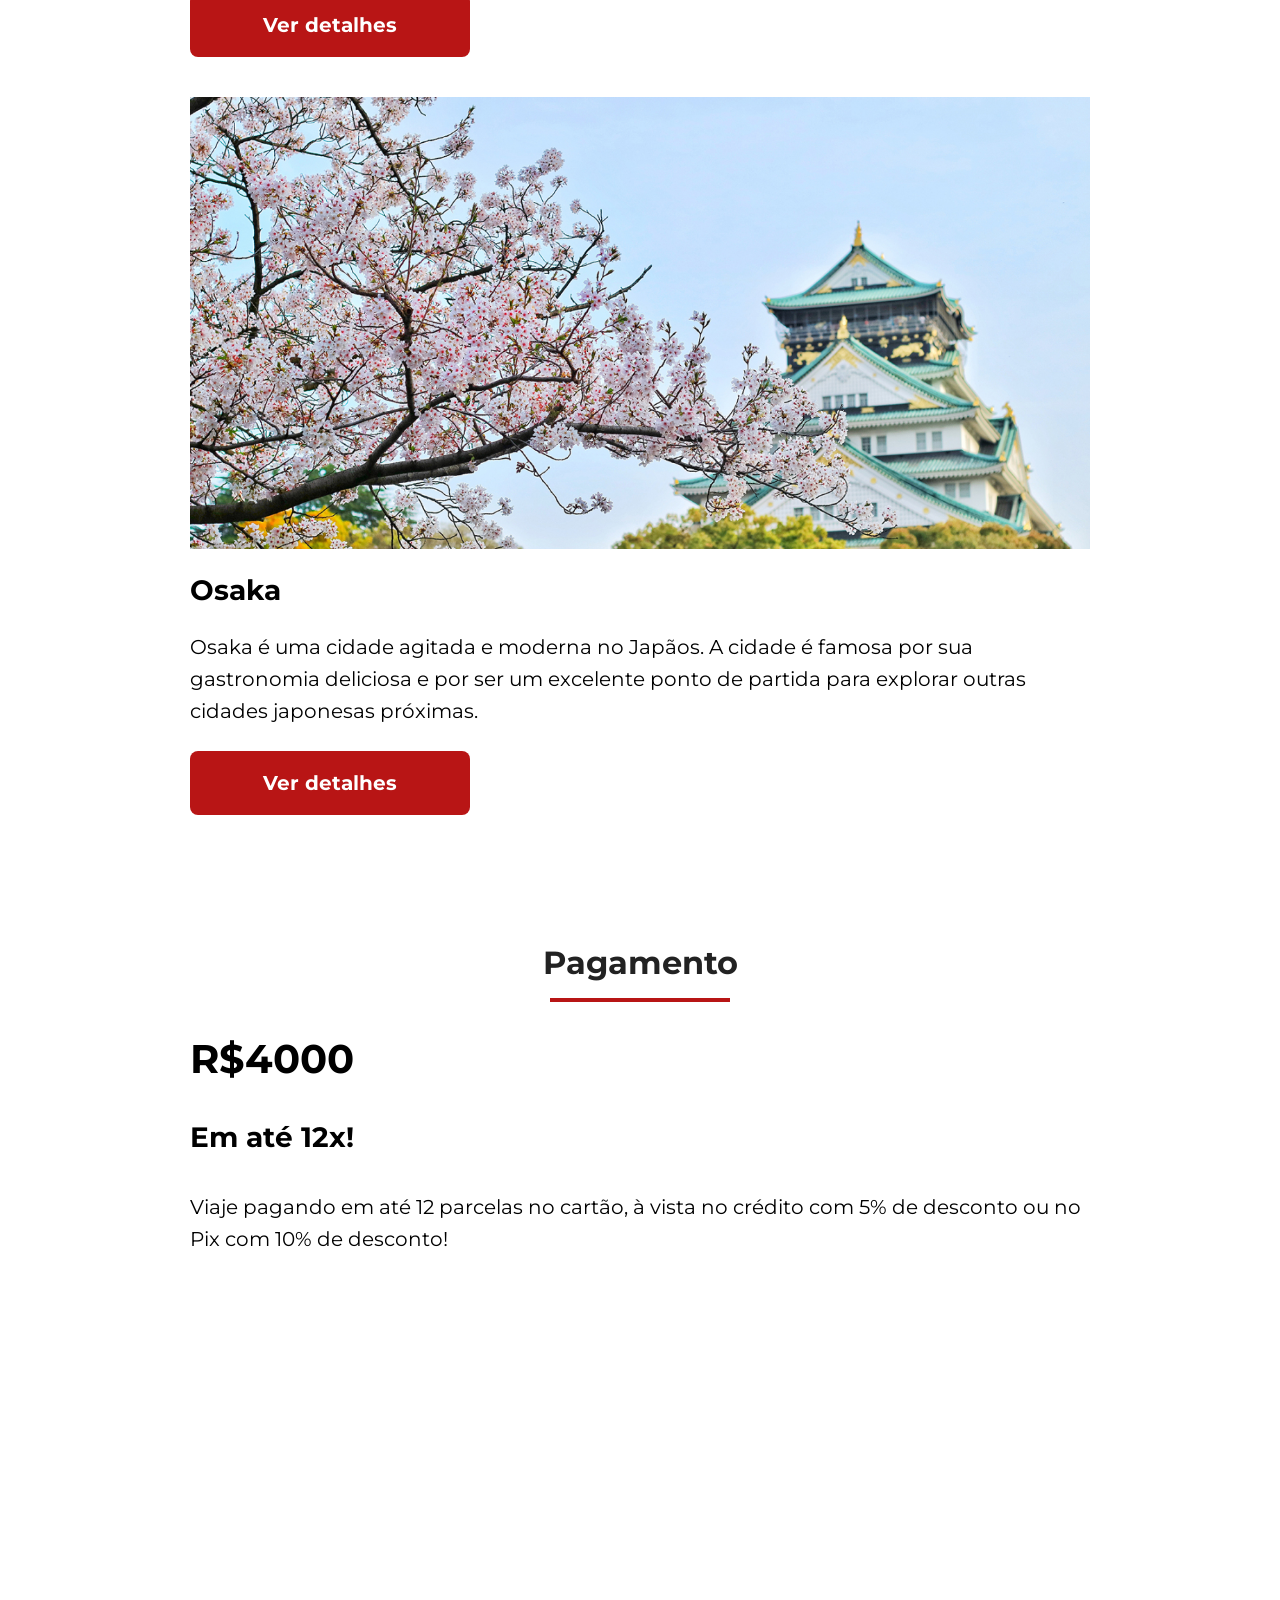
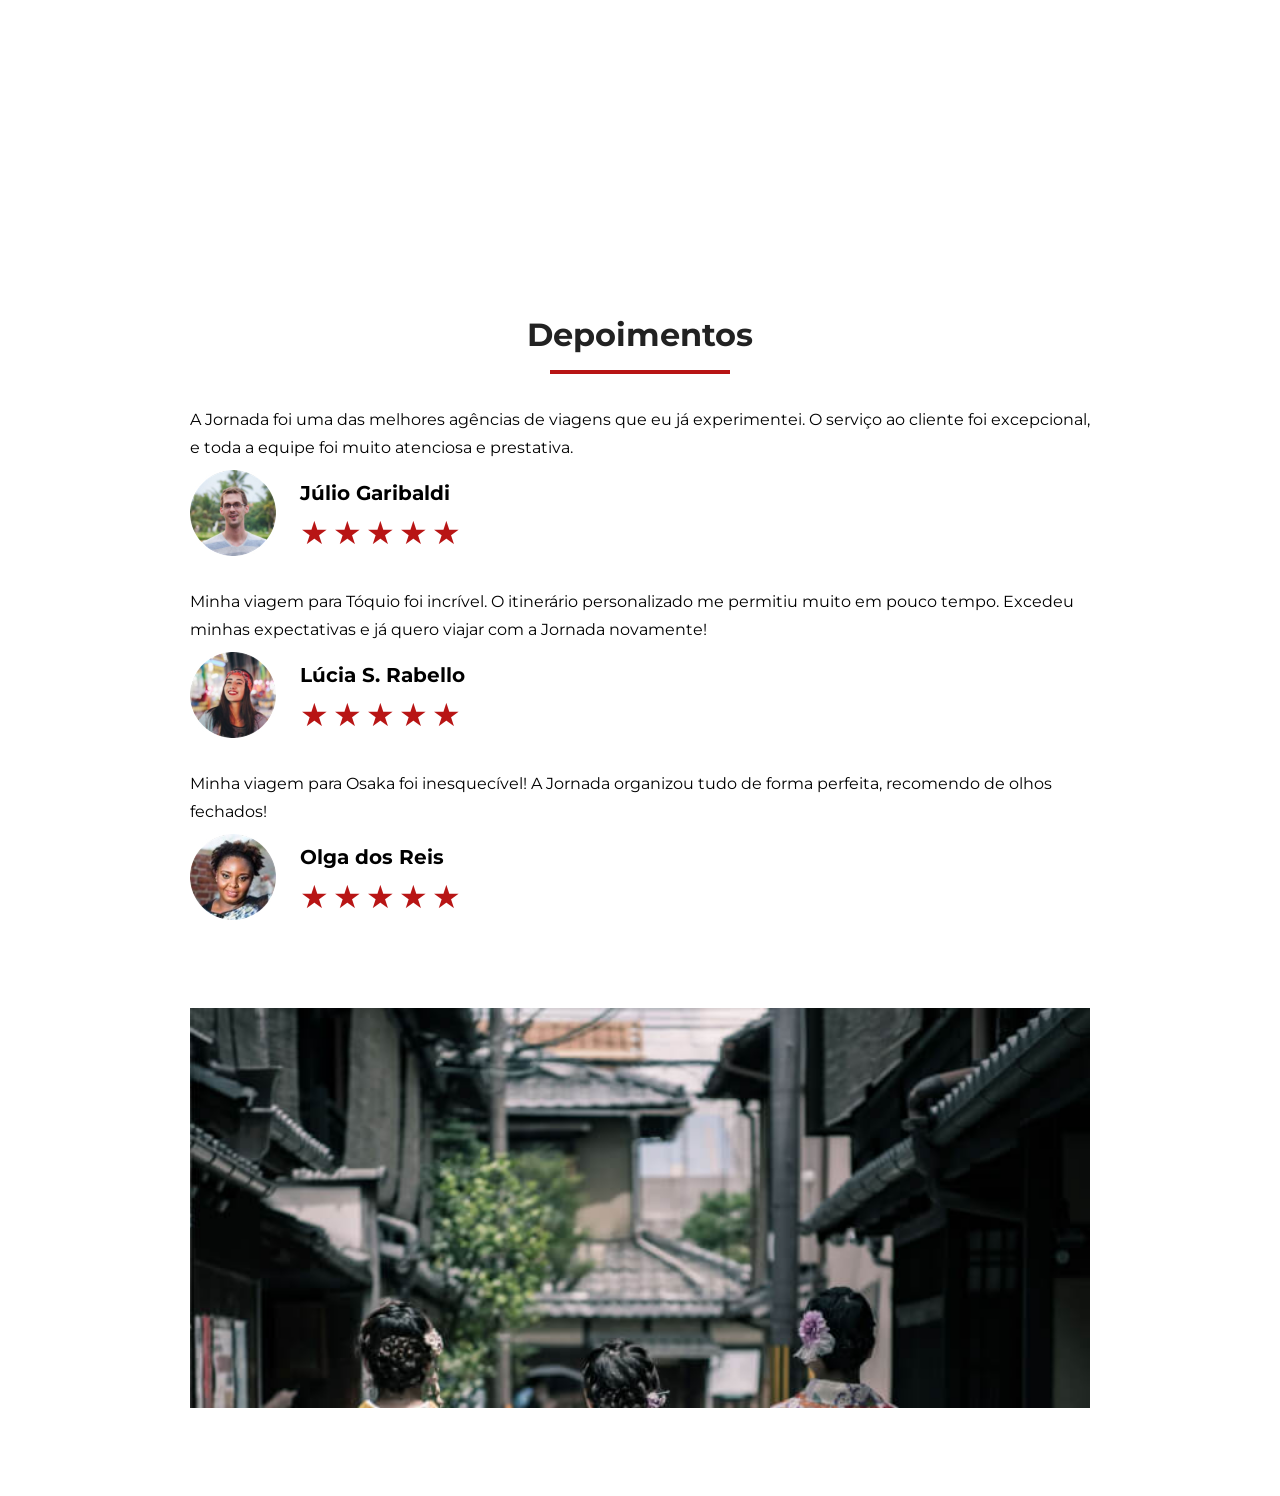
==== commit 78973174: "Comeca o bottom-hero do pacote" ====
--- a/pacotes.html
+++ b/pacotes.html
@@ -155,8 +155,12 @@
           </footer>
         </article>
       </div>  
+    </section>
 
+    <section class="pre-rodape">
+      <div class="hero-img"></div> 
     </section>
+
 
 </body>
 </html>
--- a/pacote-css/style.css
+++ b/pacote-css/style.css
@@ -3,4 +3,5 @@
 @import url(banner.css);
 @import url(../css/destinations.css);
 @import url(../pacote-css/payment.css);
-@import url(../css/testimonials.css);+@import url(../css/testimonials.css);
+@import url(../pacote-css/hero.css);
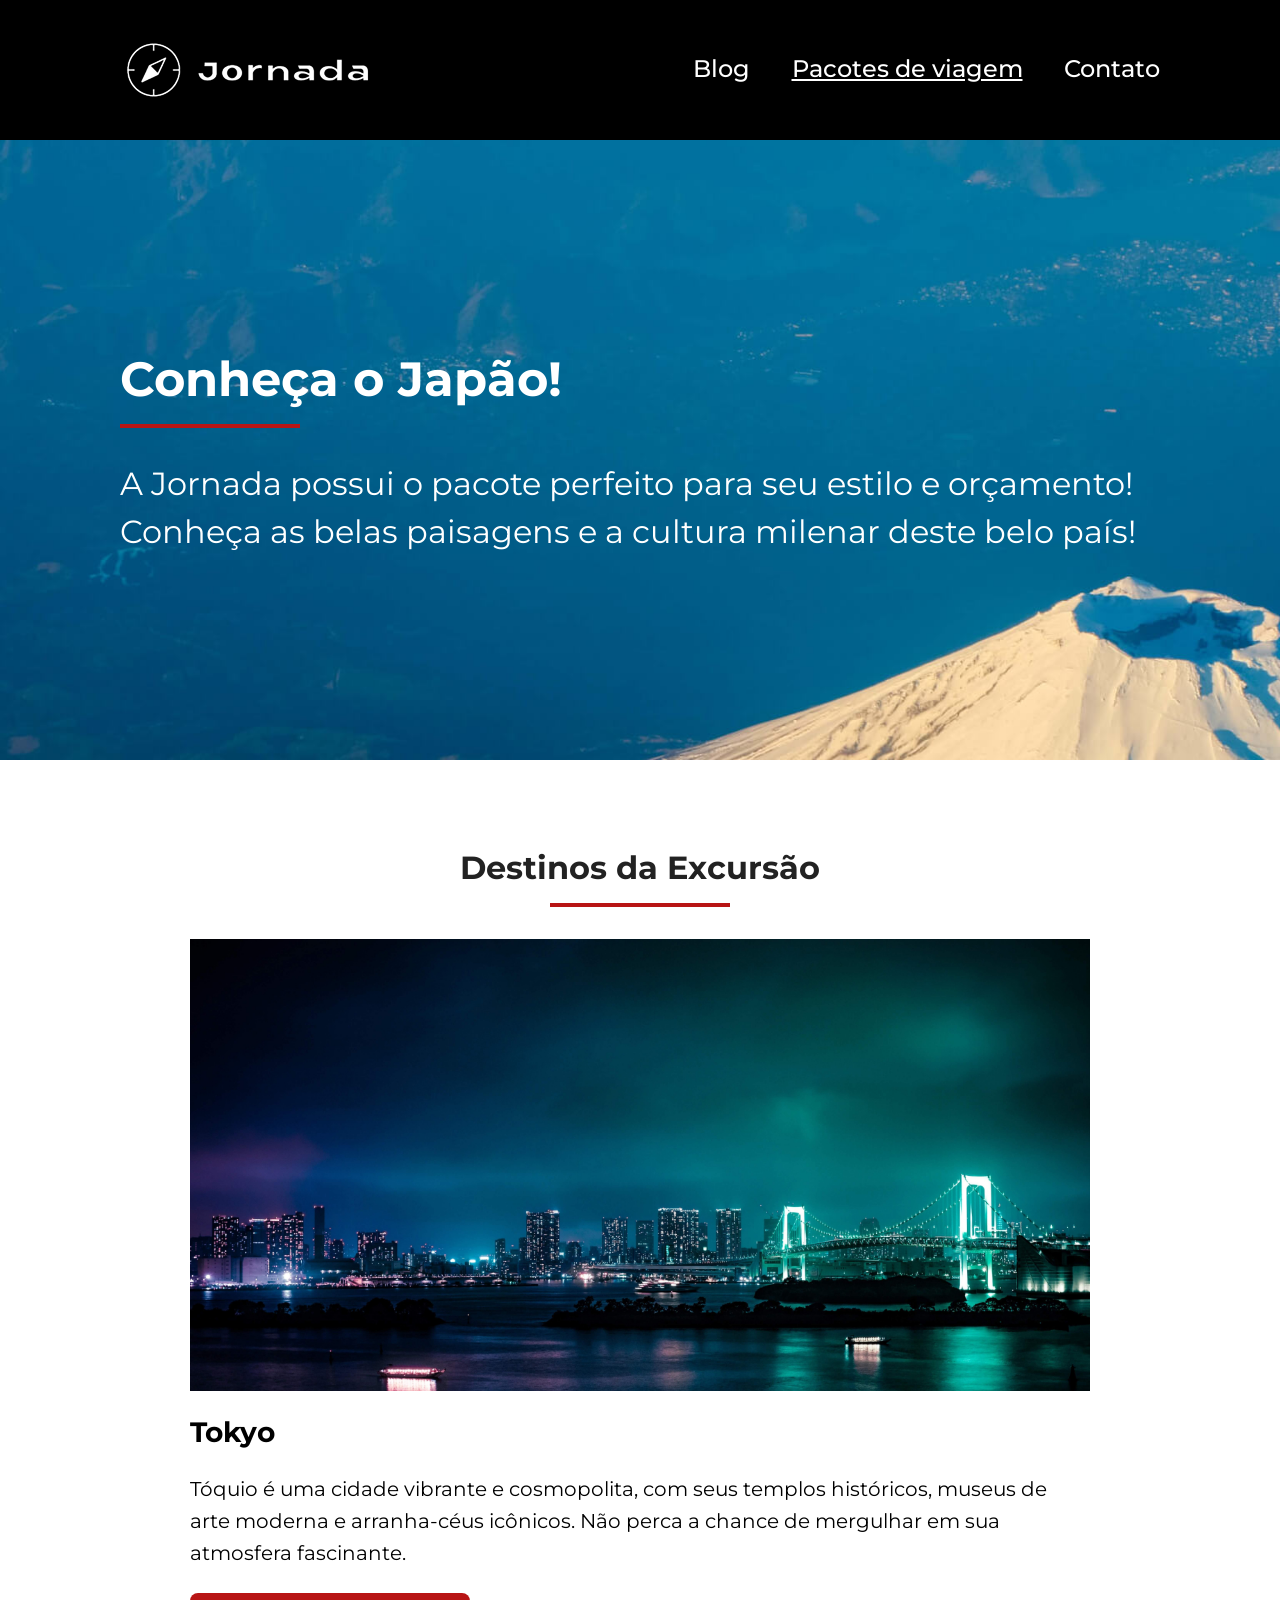
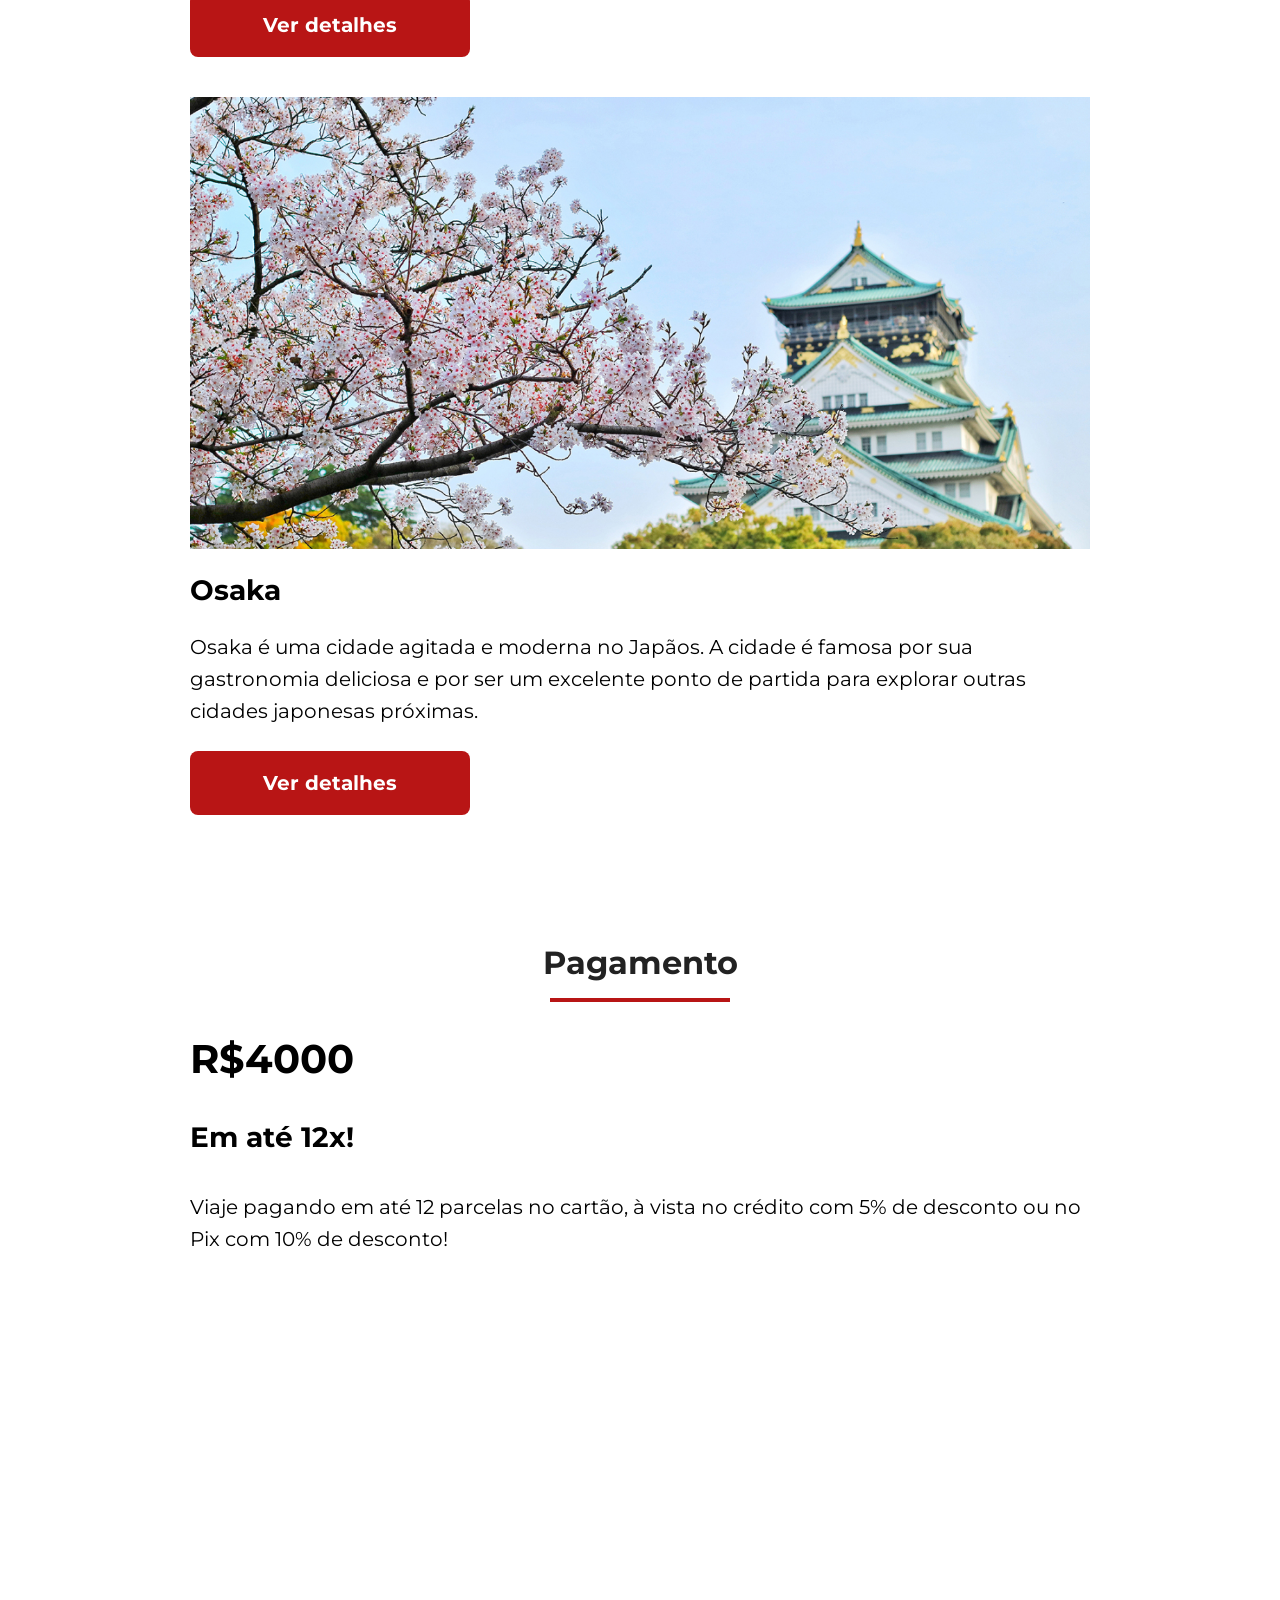
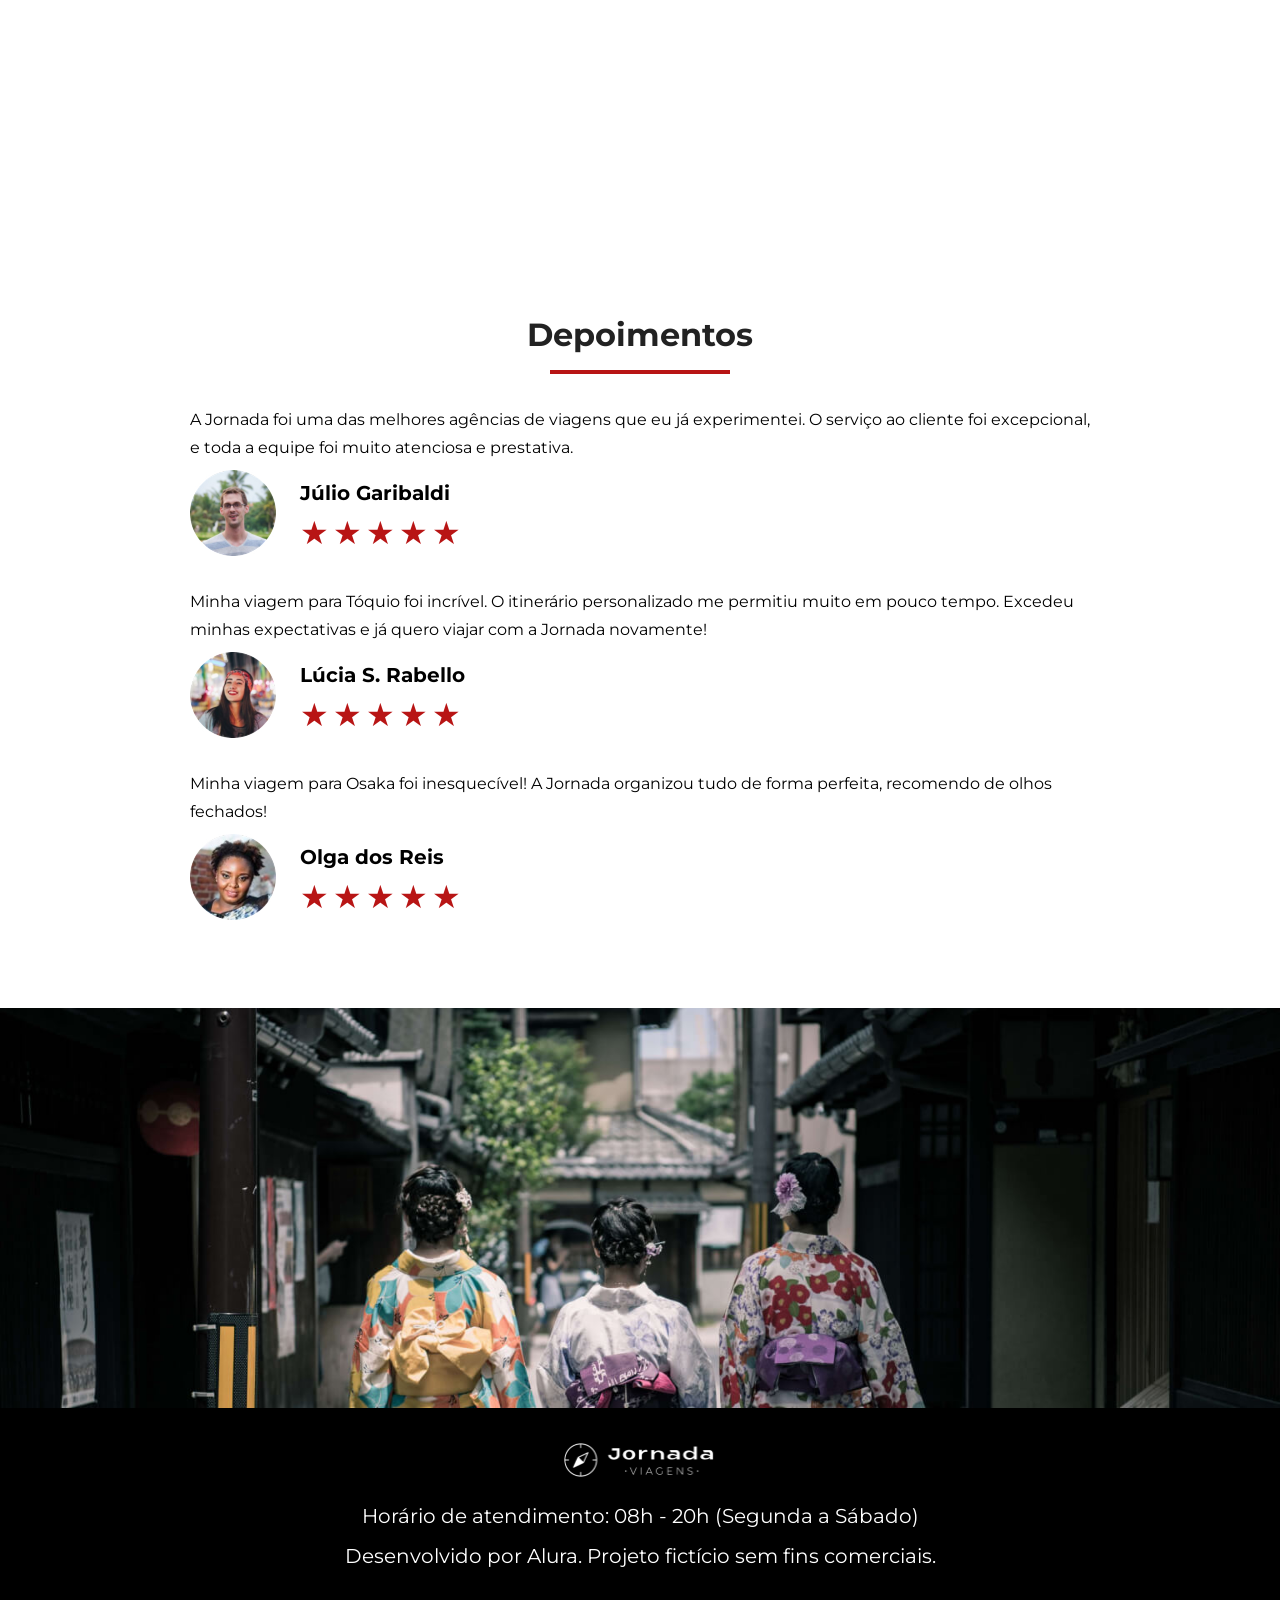
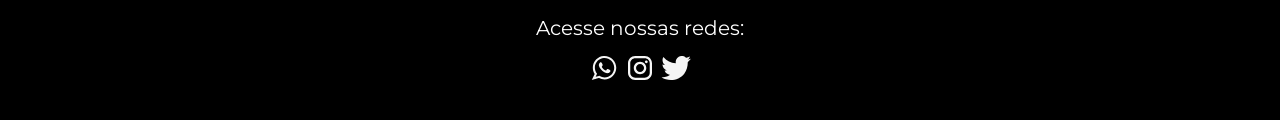
==== commit 6f1f5931: "Adiciona rodape" ====
--- a/pacotes.html
+++ b/pacotes.html
@@ -161,6 +161,28 @@
       <div class="hero-img"></div> 
     </section>
 
+    <section class="main-footer">
+      <div class="footer-content">
+      <img class="logo-footer" src="img/logo-branco.png" alt="logo branco da jornada viagens">
+      <p>Horário de atendimento: 08h - 20h (Segunda a Sábado)</p>
+      <p>Desenvolvido por Alura. Projeto fictício sem fins comerciais.</p>
+      </div>
+
+      <div class="footer-social">
+        <p>Acesse nossas redes:</p>
+        <a class="social-media" href="#" target="_blank" title="entre em contato pelo whatsapp do jornada viagens">
+          <img src="img/whatsapp-icon.svg" alt="icone cinza do whatsapp">
+        </a>
+
+        <a class="social-media" href="#" target="_blank" title="entre em contato pelo instagram do jornada viagens">
+          <img src="img/instagram-icon.svg" alt="icone cinza do instagram">
+        </a>
+
+        <a class="social-media" href="#" target="_blank" title="entre em contato pelo twitter do jornada viagens">
+          <img src="img/twitter-icon.svg" alt="icone cinza do twitter">
+        </a>
+      </div>
+    </section>
 
 </body>
 </html>
--- a/pacote-css/style.css
+++ b/pacote-css/style.css
@@ -4,4 +4,5 @@
 @import url(../css/destinations.css);
 @import url(../pacote-css/payment.css);
 @import url(../css/testimonials.css);
-@import url(../pacote-css/hero.css);+@import url(../pacote-css/bottom-hero.css);
+@import url(../css/footer.css);
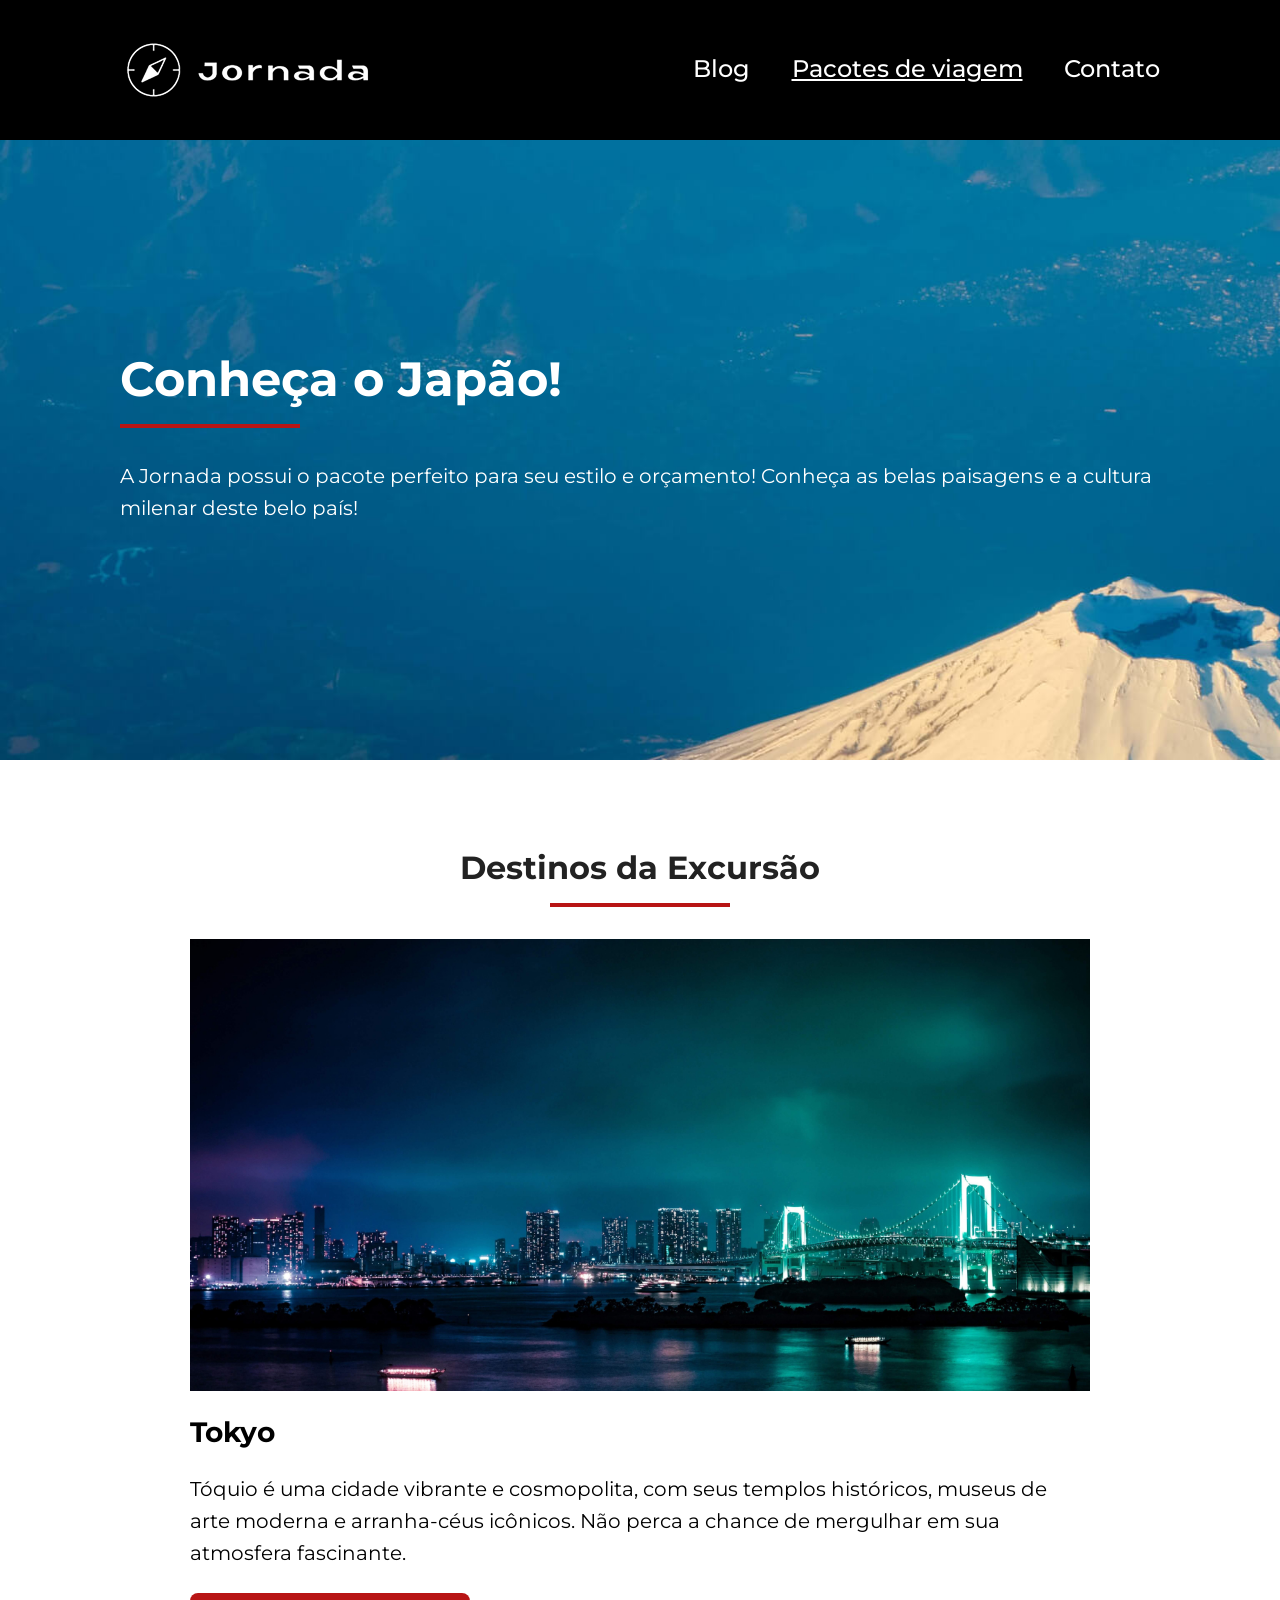
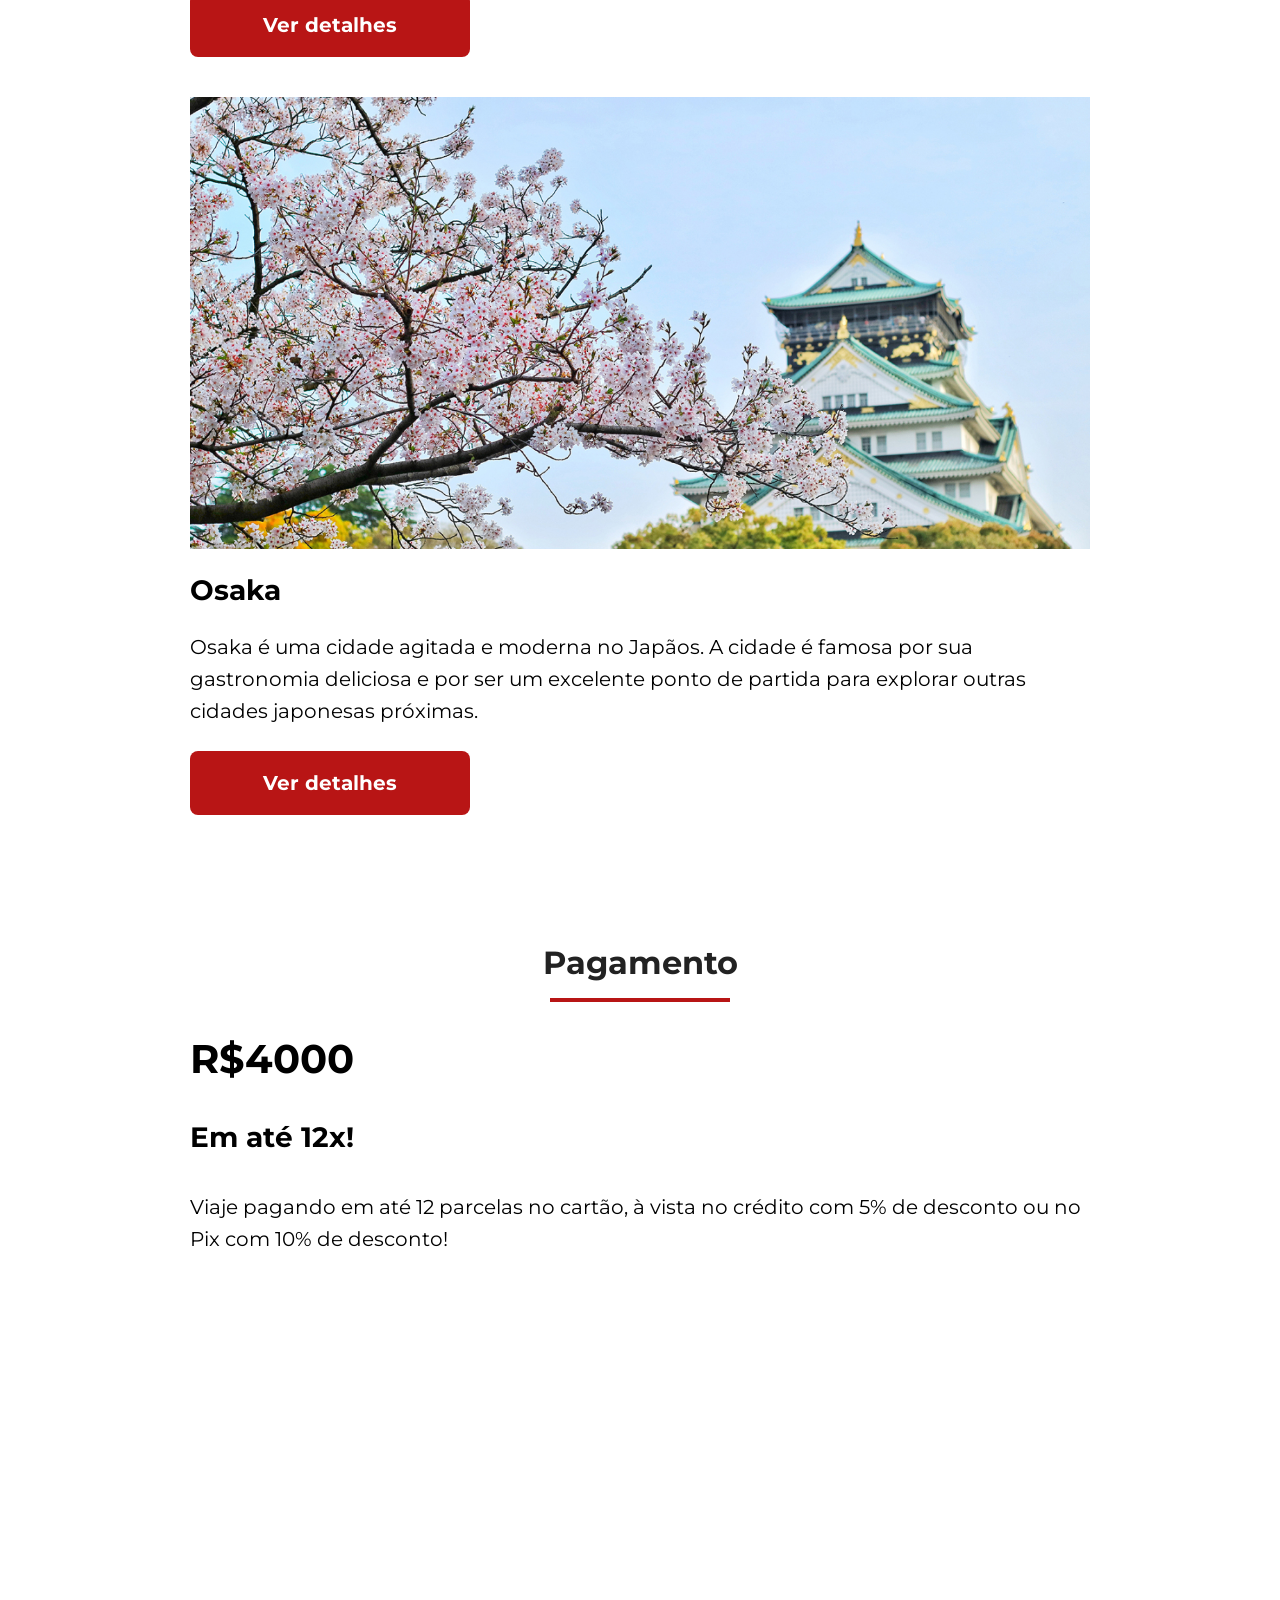
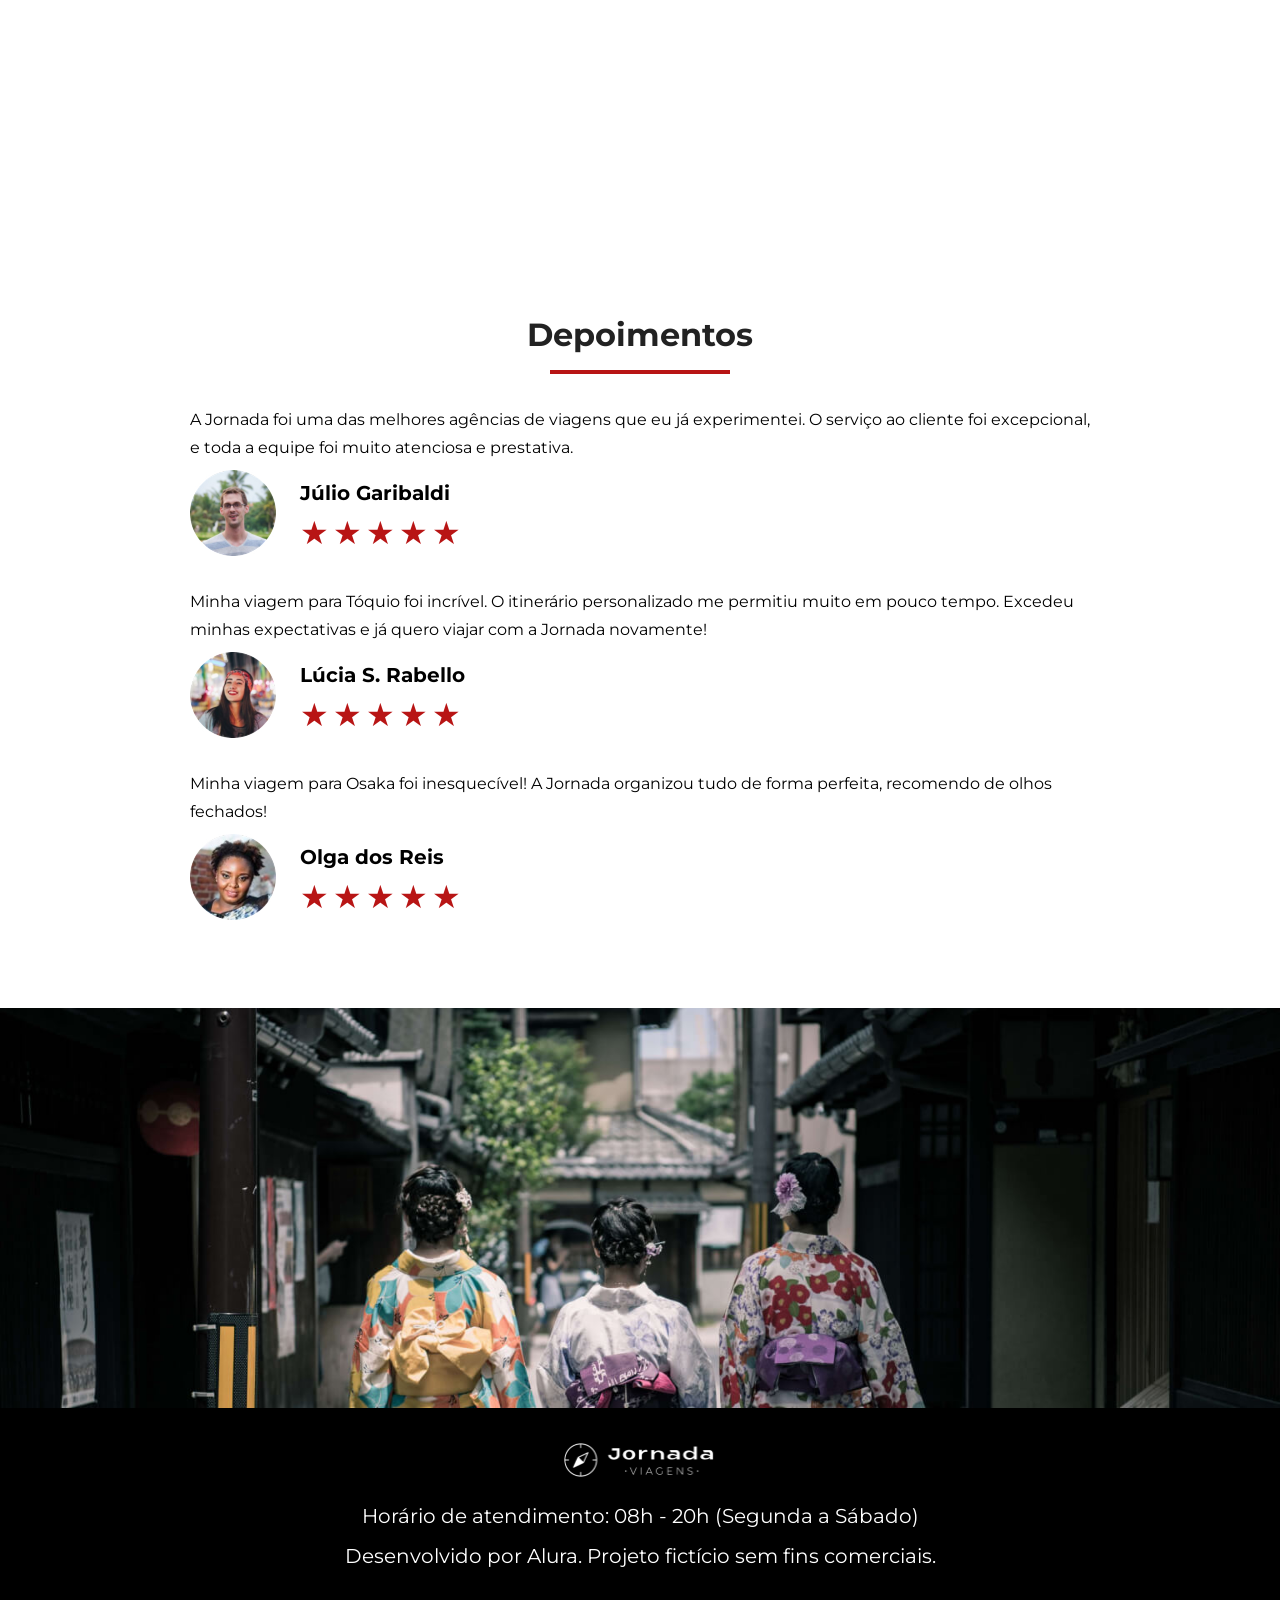
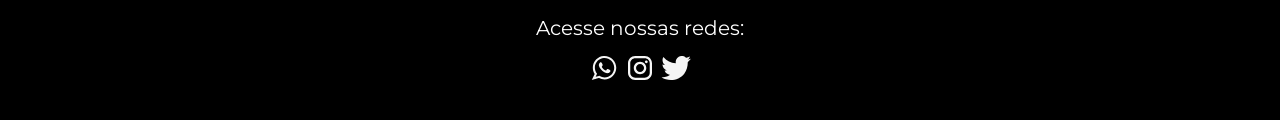
==== commit 973adfcb: "Finaliza a pagina pacotes" ====
--- a/pacotes.html
+++ b/pacotes.html
@@ -3,6 +3,12 @@
 <head>
     <meta charset="UTF-8">
     <meta name="viewport" content="width=device-width, initial-scale=1.0">
+    <meta name="description" content="Jornada Viagens, uma agência apaixonada por criar viagens inesquecíveis">
+    <meta name="og:title" content="Pacotes de Viagem - Jornada Viagens">
+    <meta name="og:description" content="Jornada Viagens, uma agência apaixonada por criar viagens inesquecíveis">
+    <meta name="og:image" content="https://nsadako.github.io/jornada-viagens/img/logo-footer.png">
+    <meta name="og:type" content="website">
+    <meta name="og:url" content="https://nsadako.github.io/jornada-viagens-pacotes.html">
     <title>Pacotes de Viagem</title>
     <link rel="stylesheet" href="pacote-css/style.css" />
 </head>
@@ -20,7 +26,7 @@
         <nav>
           <ul class="list-links">
             <li><a href="blog.html" target="_blank" title="acessar Blog">Blog</a></li>
-            <li><a class="travel-package" href="pacotes.html" target="_blank" title="acessar Pacotes de viagem">Pacotes de viagem</a></li>
+            <li><a class="active" href="pacotes.html" target="_blank" title="acessar Pacotes de viagem">Pacotes de viagem</a></li>
             <li><a href="contato.html" target="_blank" title="acessar Contato">Contato</a></li>
           </ul>
         </nav>
@@ -28,11 +34,13 @@
     </header>
 
     <section class="banner-japan">
-        <div class="banner-container section-package">
-        <h1>Conheça o Japão!</h1>
-        <hr></hr>
-        <p>A Jornada possui o pacote perfeito para seu estilo e orçamento! Conheça as belas paisagens e a  cultura milenar deste belo país!</p>
-        </div>
+        <div class="banner-img">
+          <div class="banner-container section-package"> 
+            <h1>Conheça o Japão!</h1>
+            <hr></hr>
+            <p>A Jornada possui o pacote perfeito para seu estilo e orçamento! Conheça as belas paisagens e a  cultura milenar deste belo país!</p>
+          </div>
+        </div>  
     </section>
 
     <section class="tour">
